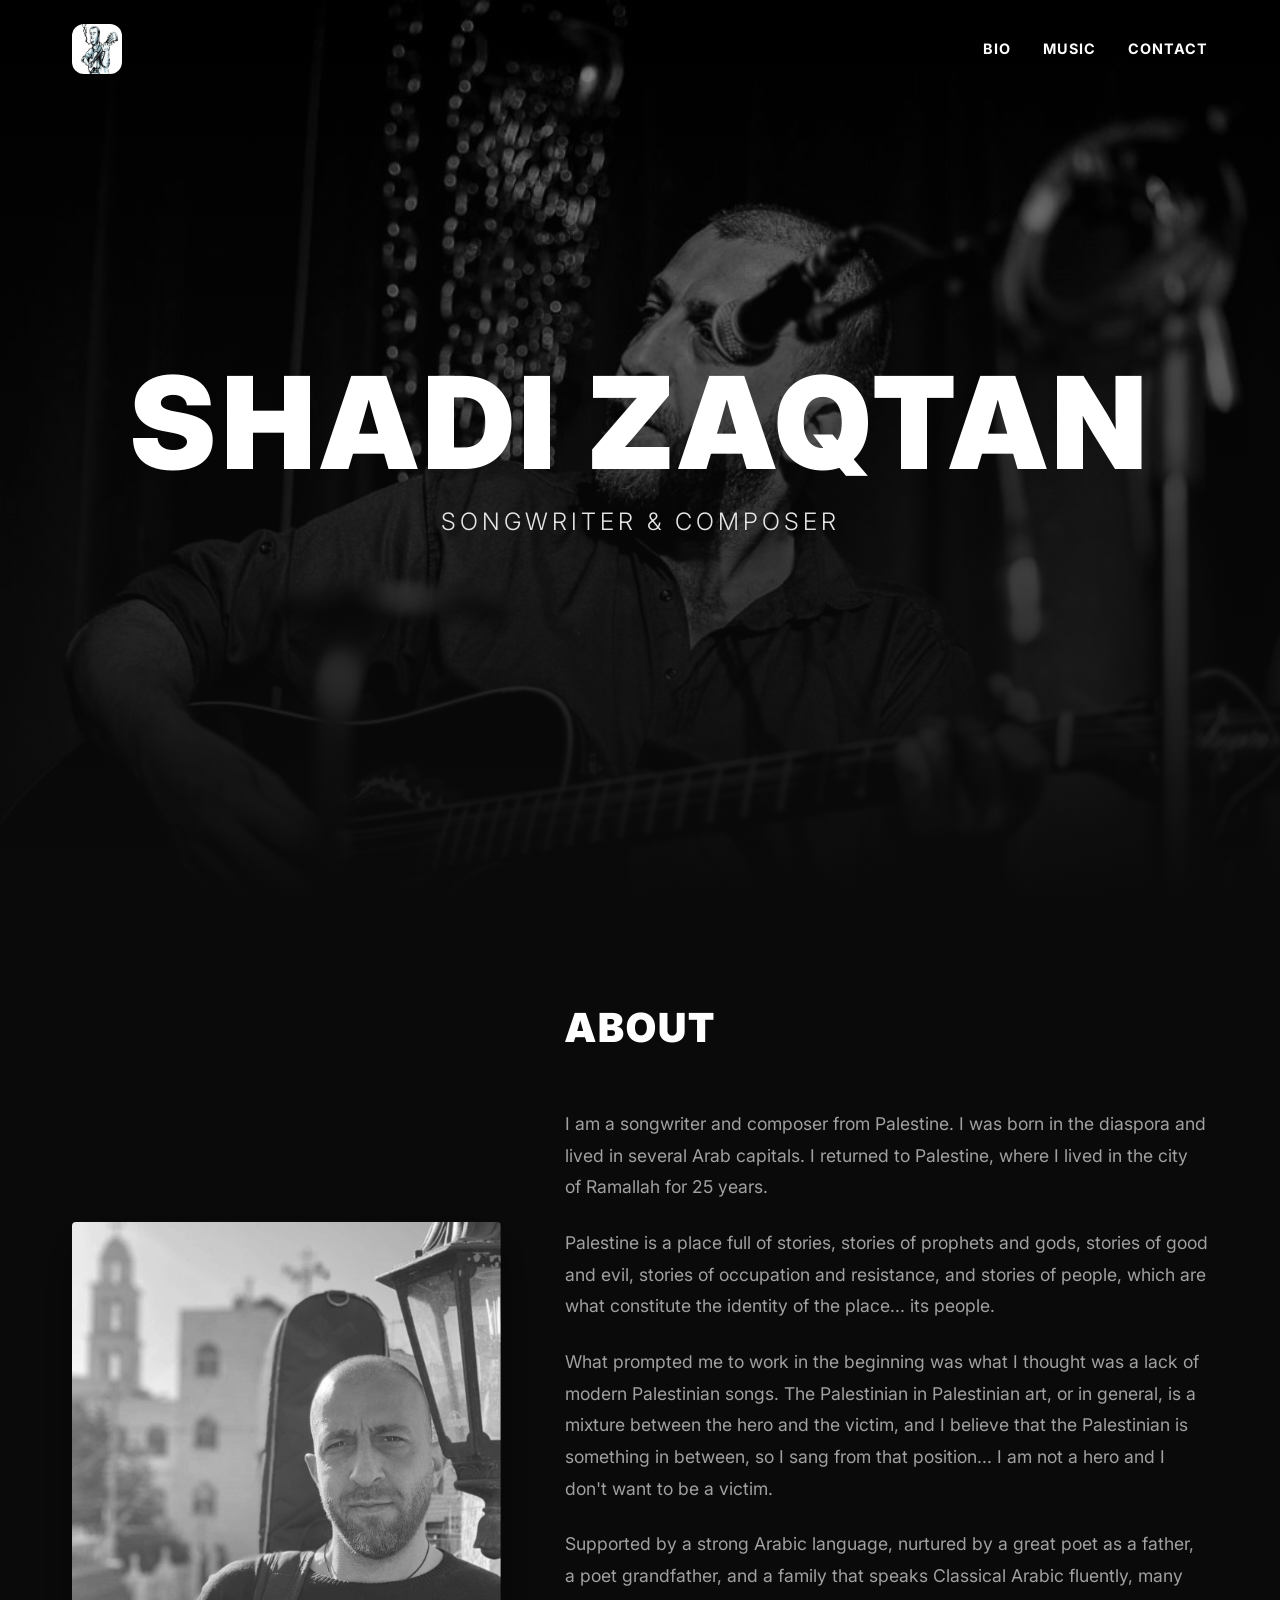
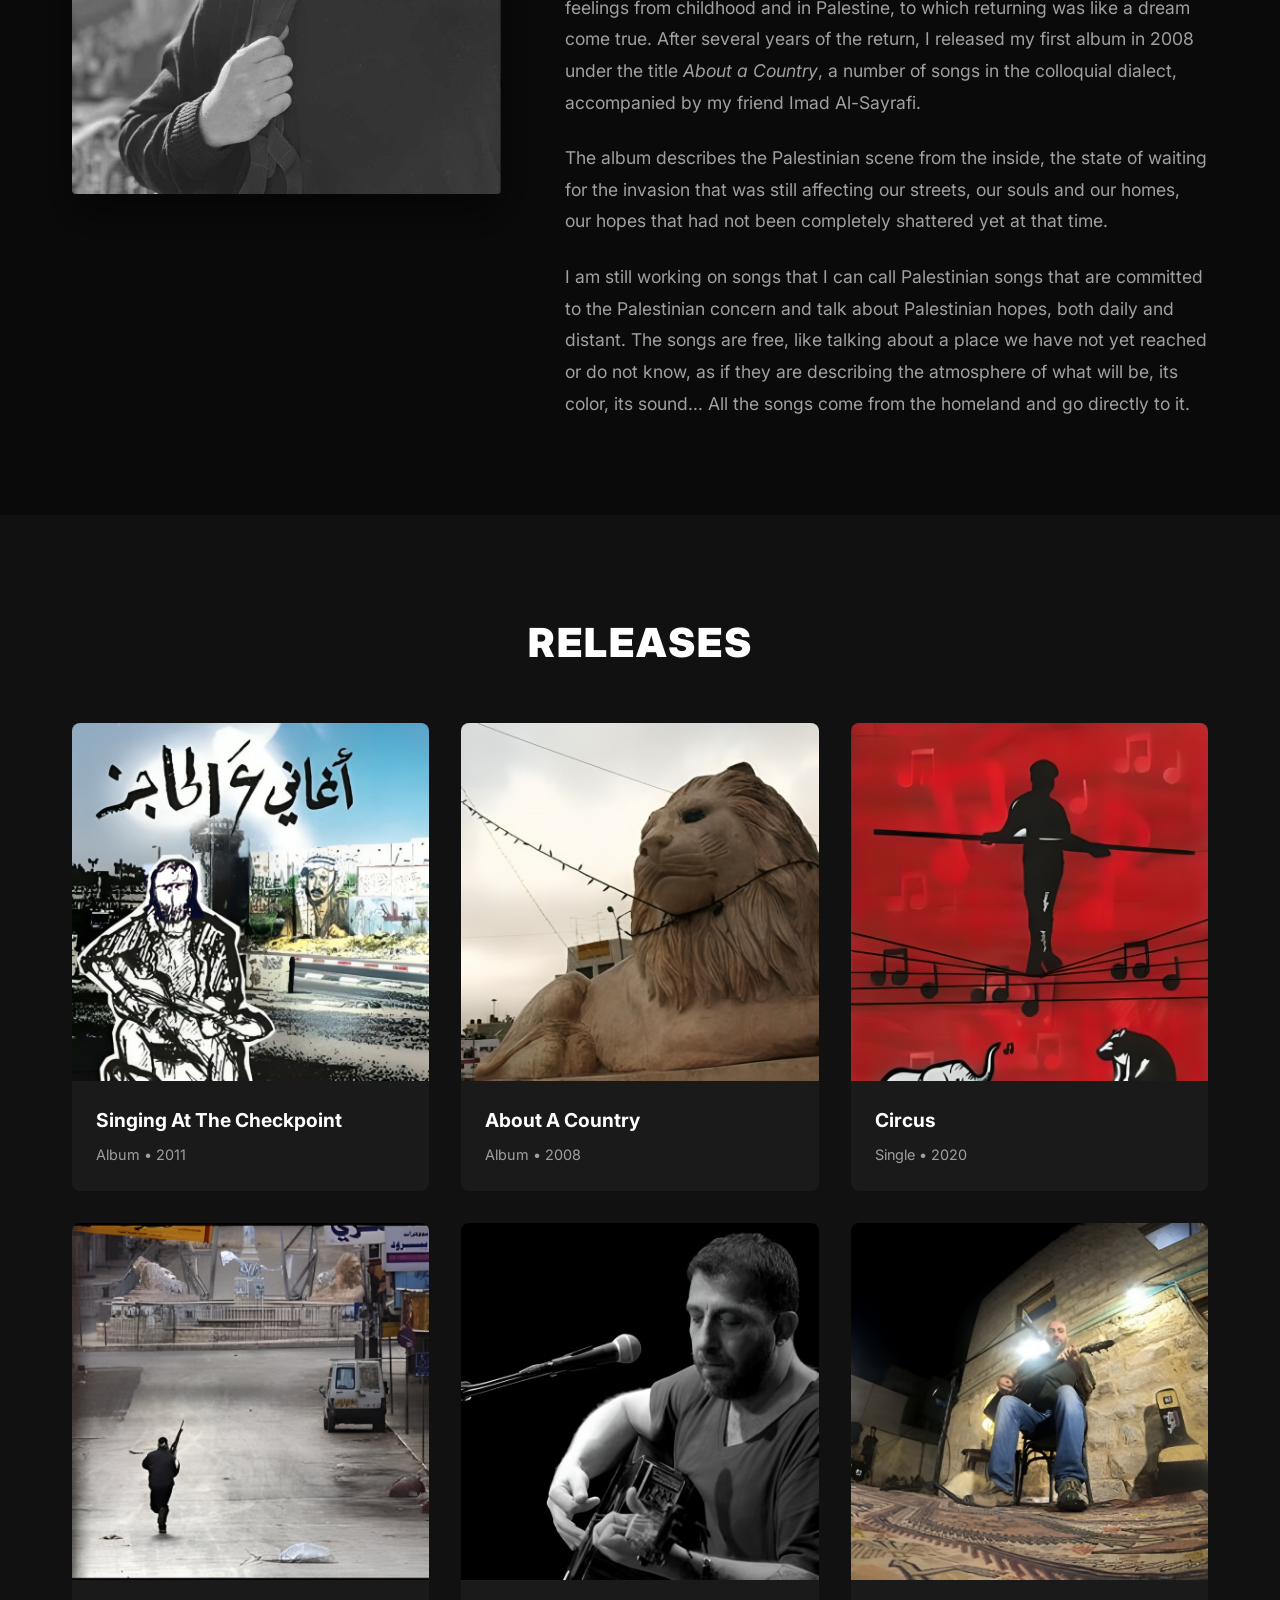
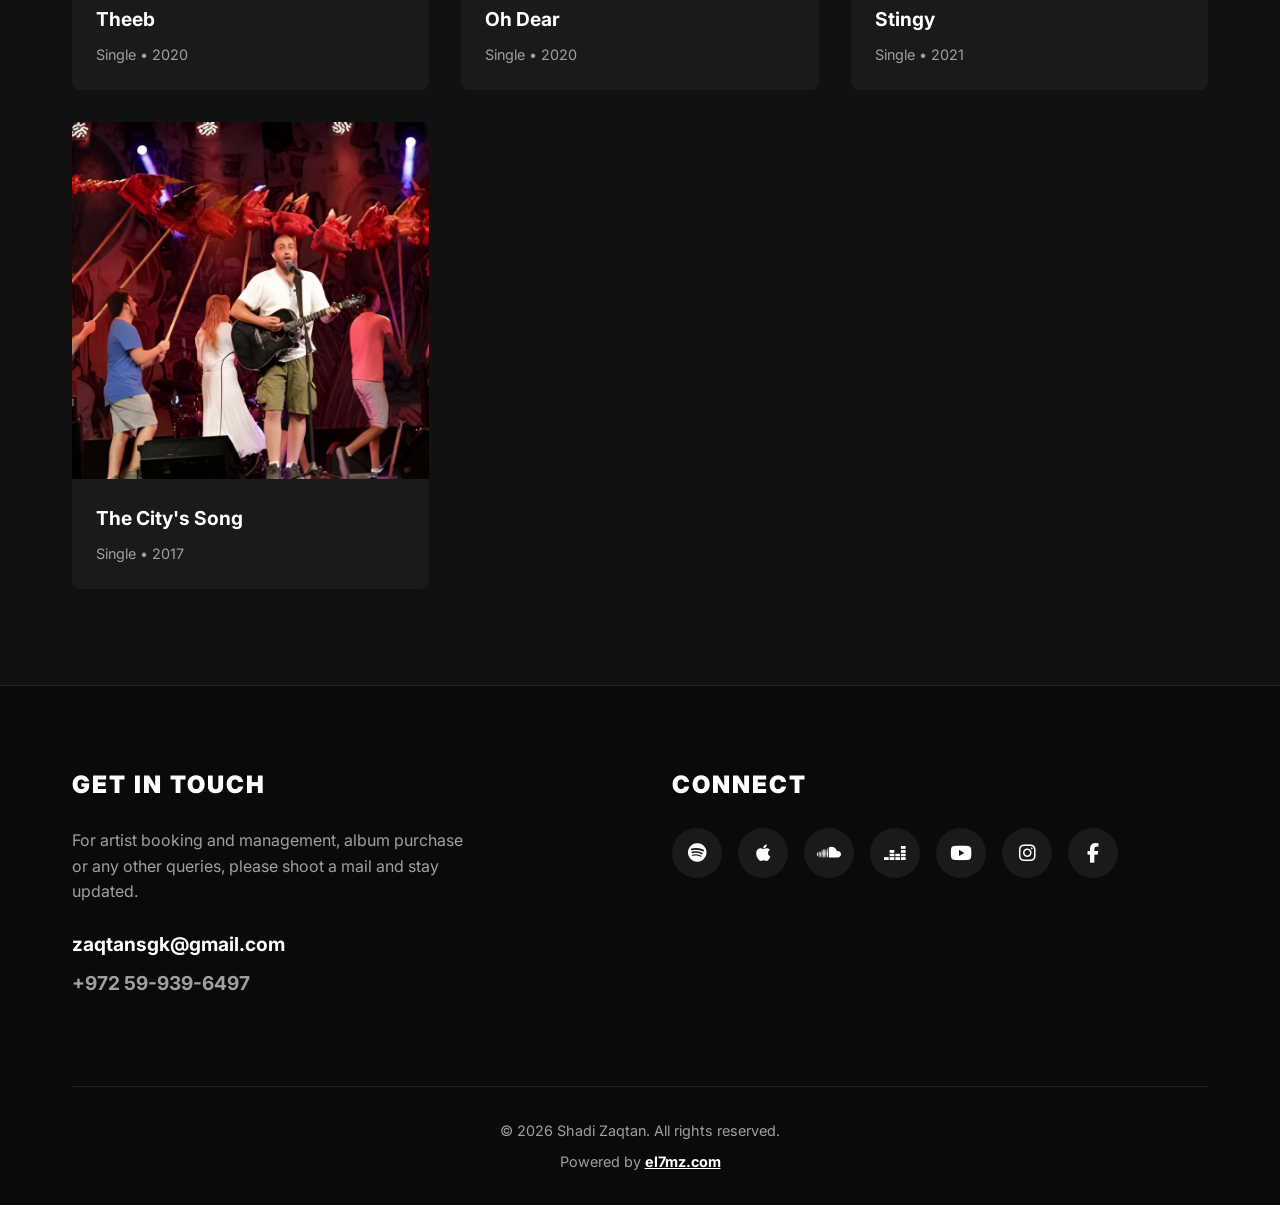
==== index.html @ 721eef57 "Initial commit with Carl Cox inspired design" ====
<!DOCTYPE html>
<html lang="en">
<head>
    <meta charset="UTF-8">
    <meta name="viewport" content="width=device-width, initial-scale=1.0">
    <title>Shadi Zaqtan</title>
    <meta name="description" content="The official website of Shadi Zaqtan, songwriter and composer from Palestine.">
    <link rel="icon" href="./assets/faveicon.png" type="image/png">
    <link rel="stylesheet" href="./styles.css">
    <link rel="preconnect" href="https://fonts.googleapis.com">
    <link rel="preconnect" href="https://fonts.gstatic.com" crossorigin>
    <link href="https://fonts.googleapis.com/css2?family=Inter:wght@300;400;700;900&display=swap" rel="stylesheet">
    <!-- Font Awesome for Icons -->
    <link rel="stylesheet" href="https://cdnjs.cloudflare.com/ajax/libs/font-awesome/6.4.0/css/all.min.css">
</head>
<body>

    <!-- Header Navigation -->
    <header class="navbar">
        <div class="container nav-container">
            <a href="#" class="logo-link">
                <img src="./assets/Logo.png" alt="Shadi Zaqtan Logo" class="nav-logo">
            </a>
            <nav class="nav-links">
                <a href="#about">Bio</a>
                <a href="#music">Music</a>
                <a href="#contact">Contact</a>
            </nav>
        </div>
    </header>

    <!-- Hero Section -->
    <section class="hero" id="home">
        <div class="hero-overlay"></div>
        <div class="hero-content">
            <h1 class="hero-title animate-up">SHADI ZAQTAN</h1>
            <p class="hero-subtitle animate-up delay-1">Songwriter & Composer</p>
        </div>
    </section>

    <!-- About Section -->
    <section class="about section" id="about">
        <div class="container">
            <div class="about-grid">
                <div class="about-image animate-fade">
                    <img src="./assets/portrate.jpg" alt="Shadi Zaqtan Portrait">
                </div>
                <div class="about-text animate-fade delay-1">
                    <h2 class="section-title">ABOUT</h2>
                    <div class="bio-content">
                        <p>I am a songwriter and composer from Palestine. I was born in the diaspora and lived in several Arab capitals. I returned to Palestine, where I lived in the city of Ramallah for 25 years.</p>
                        
                        <p>Palestine is a place full of stories, stories of prophets and gods, stories of good and evil, stories of occupation and resistance, and stories of people, which are what constitute the identity of the place... its people.</p>
                        
                        <p>What prompted me to work in the beginning was what I thought was a lack of modern Palestinian songs. The Palestinian in Palestinian art, or in general, is a mixture between the hero and the victim, and I believe that the Palestinian is something in between, so I sang from that position... I am not a hero and I don't want to be a victim.</p>
                        
                        <p>Supported by a strong Arabic language, nurtured by a great poet as a father, a poet grandfather, and a family that speaks Classical Arabic fluently, many feelings from childhood and in Palestine, to which returning was like a dream come true. After several years of the return, I released my first album in 2008 under the title <em>About a Country</em>, a number of songs in the colloquial dialect, accompanied by my friend Imad Al-Sayrafi.</p>
                        
                        <p>The album describes the Palestinian scene from the inside, the state of waiting for the invasion that was still affecting our streets, our souls and our homes, our hopes that had not been completely shattered yet at that time.</p>
                        
                        <p>I am still working on songs that I can call Palestinian songs that are committed to the Palestinian concern and talk about Palestinian hopes, both daily and distant. The songs are free, like talking about a place we have not yet reached or do not know, as if they are describing the atmosphere of what will be, its color, its sound... All the songs come from the homeland and go directly to it.</p>
                    </div>
                </div>
            </div>
        </div>
    </section>

    <!-- Music/Releases Section -->
    <section class="music section" id="music">
        <div class="container">
            <h2 class="section-title text-center animate-up">RELEASES</h2>
            <div class="music-grid">
                
                <a href="https://open.spotify.com/album/7fcYXe69lw2JQvaqy0F3Nl" target="_blank" class="music-card animate-fade">
                    <div class="music-img-wrapper">
                        <img src="./assets/portfolio/1.png" alt="Singing At The Checkpoint">
                        <div class="music-hover"><i class="fa-brands fa-spotify"></i> Listen</div>
                    </div>
                    <div class="music-info">
                        <h3>Singing At The Checkpoint</h3>
                        <p>Album • 2011</p>
                    </div>
                </a>

                <a href="https://open.spotify.com/album/6dOPuN7if0WUyAfVEyD42e" target="_blank" class="music-card animate-fade">
                    <div class="music-img-wrapper">
                        <img src="./assets/portfolio/2.png" alt="About A Country">
                        <div class="music-hover"><i class="fa-brands fa-spotify"></i> Listen</div>
                    </div>
                    <div class="music-info">
                        <h3>About A Country</h3>
                        <p>Album • 2008</p>
                    </div>
                </a>

                <a href="https://open.spotify.com/album/09Yu0J5TY5kTnQKRHx3dSN" target="_blank" class="music-card animate-fade">
                    <div class="music-img-wrapper">
                        <img src="./assets/portfolio/3.png" alt="Circus">
                        <div class="music-hover"><i class="fa-brands fa-spotify"></i> Listen</div>
                    </div>
                    <div class="music-info">
                        <h3>Circus</h3>
                        <p>Single • 2020</p>
                    </div>
                </a>

                <a href="https://open.spotify.com/album/1H0SWFcGEuc3KueyuD40D2" target="_blank" class="music-card animate-fade">
                    <div class="music-img-wrapper">
                        <img src="./assets/portfolio/4.png" alt="Theeb">
                        <div class="music-hover"><i class="fa-brands fa-spotify"></i> Listen</div>
                    </div>
                    <div class="music-info">
                        <h3>Theeb</h3>
                        <p>Single • 2020</p>
                    </div>
                </a>

                <a href="https://open.spotify.com/album/4wZ1WTVVWfdAgN3WLMEc21" target="_blank" class="music-card animate-fade">
                    <div class="music-img-wrapper">
                        <img src="./assets/portfolio/5.png" alt="Oh Dear">
                        <div class="music-hover"><i class="fa-brands fa-spotify"></i> Listen</div>
                    </div>
                    <div class="music-info">
                        <h3>Oh Dear</h3>
                        <p>Single • 2020</p>
                    </div>
                </a>

                <a href="https://open.spotify.com/album/67RVqdQgzblC2nTJIr34MA" target="_blank" class="music-card animate-fade">
                    <div class="music-img-wrapper">
                        <img src="./assets/portfolio/6.png" alt="Stingy">
                        <div class="music-hover"><i class="fa-brands fa-spotify"></i> Listen</div>
                    </div>
                    <div class="music-info">
                        <h3>Stingy</h3>
                        <p>Single • 2021</p>
                    </div>
                </a>

                <a href="https://open.spotify.com/album/59UzP2gj1UWbbQvWpWOaKb" target="_blank" class="music-card animate-fade">
                    <div class="music-img-wrapper">
                        <img src="./assets/portfolio/7.png" alt="The City's Song">
                        <div class="music-hover"><i class="fa-brands fa-spotify"></i> Listen</div>
                    </div>
                    <div class="music-info">
                        <h3>The City's Song</h3>
                        <p>Single • 2017</p>
                    </div>
                </a>

            </div>
        </div>
    </section>

    <!-- Footer / Contact Section -->
    <footer class="footer" id="contact">
        <div class="container">
            <div class="footer-grid">
                <div class="footer-contact">
                    <h2 class="footer-title">GET IN TOUCH</h2>
                    <p>For artist booking and management, album purchase or any other queries, please shoot a mail and stay updated.</p>
                    <a href="mailto:zaqtansgk@gmail.com" class="contact-email">zaqtansgk@gmail.com</a>
                    <p class="contact-phone">+972 59-939-6497</p>
                </div>
                
                <div class="footer-socials">
                    <h2 class="footer-title">CONNECT</h2>
                    <div class="social-icons">
                        <a href="https://open.spotify.com/artist/5HRVCmuBf5fJhNsuxho0Uj" target="_blank" aria-label="Spotify"><i class="fa-brands fa-spotify"></i></a>
                        <a href="https://music.apple.com/us/artist/shadi-zaqtan/896321688" target="_blank" aria-label="Apple Music"><i class="fa-brands fa-apple"></i></a>
                        <a href="https://m.soundcloud.com/shadi-zaqtan" target="_blank" aria-label="SoundCloud"><i class="fa-brands fa-soundcloud"></i></a>
                        <a href="https://www.deezer.com/en/artist/6067620?deferredFl=1&utm_campaign=artist&utm_source=google&utm_medium=organic" target="_blank" aria-label="Deezer"><i class="fa-brands fa-deezer"></i></a>
                        <a href="https://m.youtube.com/channel/UCmAO1Vs4tAex6heMWyK3Bww" target="_blank" aria-label="YouTube"><i class="fa-brands fa-youtube"></i></a>
                        <a href="https://www.instgram.com/shadizaqtan" target="_blank" aria-label="Instagram"><i class="fa-brands fa-instagram"></i></a>
                        <a href="https://www.facebook.com/zaqtans" target="_blank" aria-label="Facebook"><i class="fa-brands fa-facebook-f"></i></a>
                    </div>
                </div>
            </div>
            
            <div class="footer-bottom">
                <p>&copy; <script>document.write(new Date().getFullYear())</script> Shadi Zaqtan. All rights reserved.</p>
                <p>Powered by <a href="https://el7mz.com" target="_blank" class="el7mz-link">el7mz.com</a></p>
            </div>
        </div>
    </footer>

    <script>
        // Simple Intersection Observer for scroll animations
        const observerOptions = {
            root: null,
            rootMargin: '0px',
            threshold: 0.1
        };

        const observer = new IntersectionObserver((entries, observer) => {
            entries.forEach(entry => {
                if (entry.isIntersecting) {
                    entry.target.classList.add('visible');
                    observer.unobserve(entry.target);
                }
            });
        }, observerOptions);

        document.querySelectorAll('.animate-up, .animate-fade').forEach((el) => {
            observer.observe(el);
        });

        // Add scrolled class to navbar
        window.addEventListener('scroll', () => {
            const nav = document.querySelector('.navbar');
            if (window.scrollY > 50) {
                nav.classList.add('scrolled');
            } else {
                nav.classList.remove('scrolled');
            }
        });
    </script>
</body>
</html>
---- styles.css ----
/* Variables */
:root {
    --bg-color: #0a0a0a;
    --text-color: #ffffff;
    --text-muted: #a0a0a0;
    --accent-color: #e5e5e5;
    --font-main: 'Inter', sans-serif;
    --transition: all 0.3s cubic-bezier(0.25, 0.46, 0.45, 0.94);
}

/* Reset */
* {
    margin: 0;
    padding: 0;
    box-sizing: border-box;
}

html {
    scroll-behavior: smooth;
}

body {
    background-color: var(--bg-color);
    color: var(--text-color);
    font-family: var(--font-main);
    line-height: 1.6;
    overflow-x: hidden;
}

a {
    color: inherit;
    text-decoration: none;
    transition: var(--transition);
}

img {
    max-width: 100%;
    height: auto;
    display: block;
}

.container {
    max-width: 1200px;
    margin: 0 auto;
    padding: 0 2rem;
}

.section {
    padding: 6rem 0;
}

.section-title {
    font-size: 2.5rem;
    font-weight: 900;
    letter-spacing: 2px;
    margin-bottom: 3rem;
    text-transform: uppercase;
    position: relative;
    display: inline-block;
}

.text-center {
    text-align: center;
    display: block;
}

/* Navbar */
.navbar {
    position: fixed;
    top: 0;
    left: 0;
    width: 100%;
    padding: 1.5rem 0;
    z-index: 1000;
    transition: var(--transition);
}

.navbar.scrolled {
    background-color: rgba(10, 10, 10, 0.95);
    backdrop-filter: blur(10px);
    padding: 1rem 0;
    border-bottom: 1px solid rgba(255, 255, 255, 0.1);
}

.nav-container {
    display: flex;
    justify-content: space-between;
    align-items: center;
}

.nav-logo {
    height: 50px;
    width: auto;
    border-radius: 12px; /* curved corners per user request */
    object-fit: cover;
    transition: var(--transition);
}

.nav-logo:hover {
    transform: scale(1.05);
}

.nav-links {
    display: flex;
    gap: 2rem;
}

.nav-links a {
    font-size: 0.9rem;
    font-weight: 700;
    text-transform: uppercase;
    letter-spacing: 1px;
    position: relative;
}

.nav-links a::after {
    content: '';
    position: absolute;
    bottom: -5px;
    left: 0;
    width: 0;
    height: 2px;
    background-color: var(--text-color);
    transition: var(--transition);
}

.nav-links a:hover::after {
    width: 100%;
}

/* Hero Section */
.hero {
    height: 100vh;
    min-height: 600px;
    position: relative;
    display: flex;
    align-items: center;
    justify-content: center;
    text-align: center;
    background-image: url('./assets/Hero.jpg');
    background-size: cover;
    background-position: center;
    background-attachment: fixed;
}

.hero-overlay {
    position: absolute;
    top: 0;
    left: 0;
    width: 100%;
    height: 100%;
    background: linear-gradient(to bottom, rgba(0,0,0,0.4) 0%, rgba(10,10,10,1) 100%);
}

.hero-content {
    position: relative;
    z-index: 1;
    padding: 0 1rem;
}

.hero-title {
    font-size: clamp(3rem, 10vw, 8rem);
    font-weight: 900;
    line-height: 1;
    letter-spacing: 5px;
    margin-bottom: 1rem;
    text-transform: uppercase;
}

.hero-subtitle {
    font-size: clamp(1rem, 2vw, 1.5rem);
    font-weight: 300;
    letter-spacing: 4px;
    color: var(--accent-color);
    text-transform: uppercase;
}

/* About Section */
.about-grid {
    display: grid;
    grid-template-columns: 1fr 1.5fr;
    gap: 4rem;
    align-items: center;
}

.about-image img {
    border-radius: 4px;
    filter: grayscale(100%);
    transition: var(--transition);
    box-shadow: 0 20px 40px rgba(0,0,0,0.5);
}

.about-image:hover img {
    filter: grayscale(0%);
    transform: translateY(-10px);
}

.bio-content p {
    color: var(--text-muted);
    margin-bottom: 1.5rem;
    font-size: 1.1rem;
    line-height: 1.8;
}

.bio-content p:last-child {
    margin-bottom: 0;
}

/* Music Section */
.music {
    background-color: #111;
}

.music-grid {
    display: grid;
    grid-template-columns: repeat(auto-fill, minmax(280px, 1fr));
    gap: 2rem;
}

.music-card {
    display: block;
    background: #1a1a1a;
    border-radius: 8px;
    overflow: hidden;
    transition: var(--transition);
}

.music-card:hover {
    transform: translateY(-10px);
    box-shadow: 0 15px 30px rgba(0,0,0,0.5);
}

.music-img-wrapper {
    position: relative;
    overflow: hidden;
    aspect-ratio: 1 / 1;
}

.music-img-wrapper img {
    width: 100%;
    height: 100%;
    object-fit: cover;
    transition: transform 0.5s ease;
}

.music-card:hover .music-img-wrapper img {
    transform: scale(1.05);
}

.music-hover {
    position: absolute;
    top: 0;
    left: 0;
    width: 100%;
    height: 100%;
    background: rgba(0,0,0,0.7);
    display: flex;
    align-items: center;
    justify-content: center;
    gap: 0.5rem;
    font-size: 1.2rem;
    font-weight: 700;
    opacity: 0;
    transition: var(--transition);
}

.music-card:hover .music-hover {
    opacity: 1;
}

.music-info {
    padding: 1.5rem;
}

.music-info h3 {
    font-size: 1.2rem;
    margin-bottom: 0.5rem;
    font-weight: 700;
}

.music-info p {
    color: var(--text-muted);
    font-size: 0.9rem;
}

/* Footer Section */
.footer {
    padding: 5rem 0 2rem;
    border-top: 1px solid rgba(255,255,255,0.1);
}

.footer-grid {
    display: grid;
    grid-template-columns: 1fr 1fr;
    gap: 4rem;
    margin-bottom: 4rem;
}

.footer-title {
    font-size: 1.5rem;
    font-weight: 900;
    letter-spacing: 2px;
    margin-bottom: 1.5rem;
}

.footer-contact p {
    color: var(--text-muted);
    margin-bottom: 1.5rem;
    max-width: 400px;
}

.contact-email, .contact-phone {
    display: block;
    font-size: 1.2rem;
    font-weight: 700;
    margin-bottom: 0.5rem;
}

.contact-email:hover {
    color: var(--text-muted);
}

.social-icons {
    display: flex;
    flex-wrap: wrap;
    gap: 1rem;
}

.social-icons a {
    display: flex;
    align-items: center;
    justify-content: center;
    width: 50px;
    height: 50px;
    background: #1a1a1a;
    border-radius: 50%;
    font-size: 1.2rem;
    transition: var(--transition);
}

.social-icons a:hover {
    background: var(--text-color);
    color: var(--bg-color);
    transform: translateY(-5px);
}

.footer-bottom {
    text-align: center;
    padding-top: 2rem;
    border-top: 1px solid rgba(255,255,255,0.1);
    color: var(--text-muted);
    font-size: 0.9rem;
    display: flex;
    flex-direction: column;
    gap: 0.5rem;
}

.el7mz-link {
    color: var(--text-color);
    font-weight: 700;
    text-decoration: underline;
}

.el7mz-link:hover {
    color: var(--text-muted);
}

/* Animations */
.animate-up {
    opacity: 0;
    transform: translateY(30px);
    transition: opacity 0.8s ease, transform 0.8s ease;
}

.animate-up.visible {
    opacity: 1;
    transform: translateY(0);
}

.animate-fade {
    opacity: 0;
    transition: opacity 1s ease;
}

.animate-fade.visible {
    opacity: 1;
}

.delay-1 {
    transition-delay: 0.2s;
}

/* Responsive */
@media (max-width: 900px) {
    .about-grid, .footer-grid {
        grid-template-columns: 1fr;
    }
    
    .about-image {
        max-width: 400px;
        margin: 0 auto;
    }
}

@media (max-width: 600px) {
    .nav-links {
        display: none; /* simple mobile fallback: hide links or implement hamburger */
    }
    
    .section {
        padding: 4rem 0;
    }
}
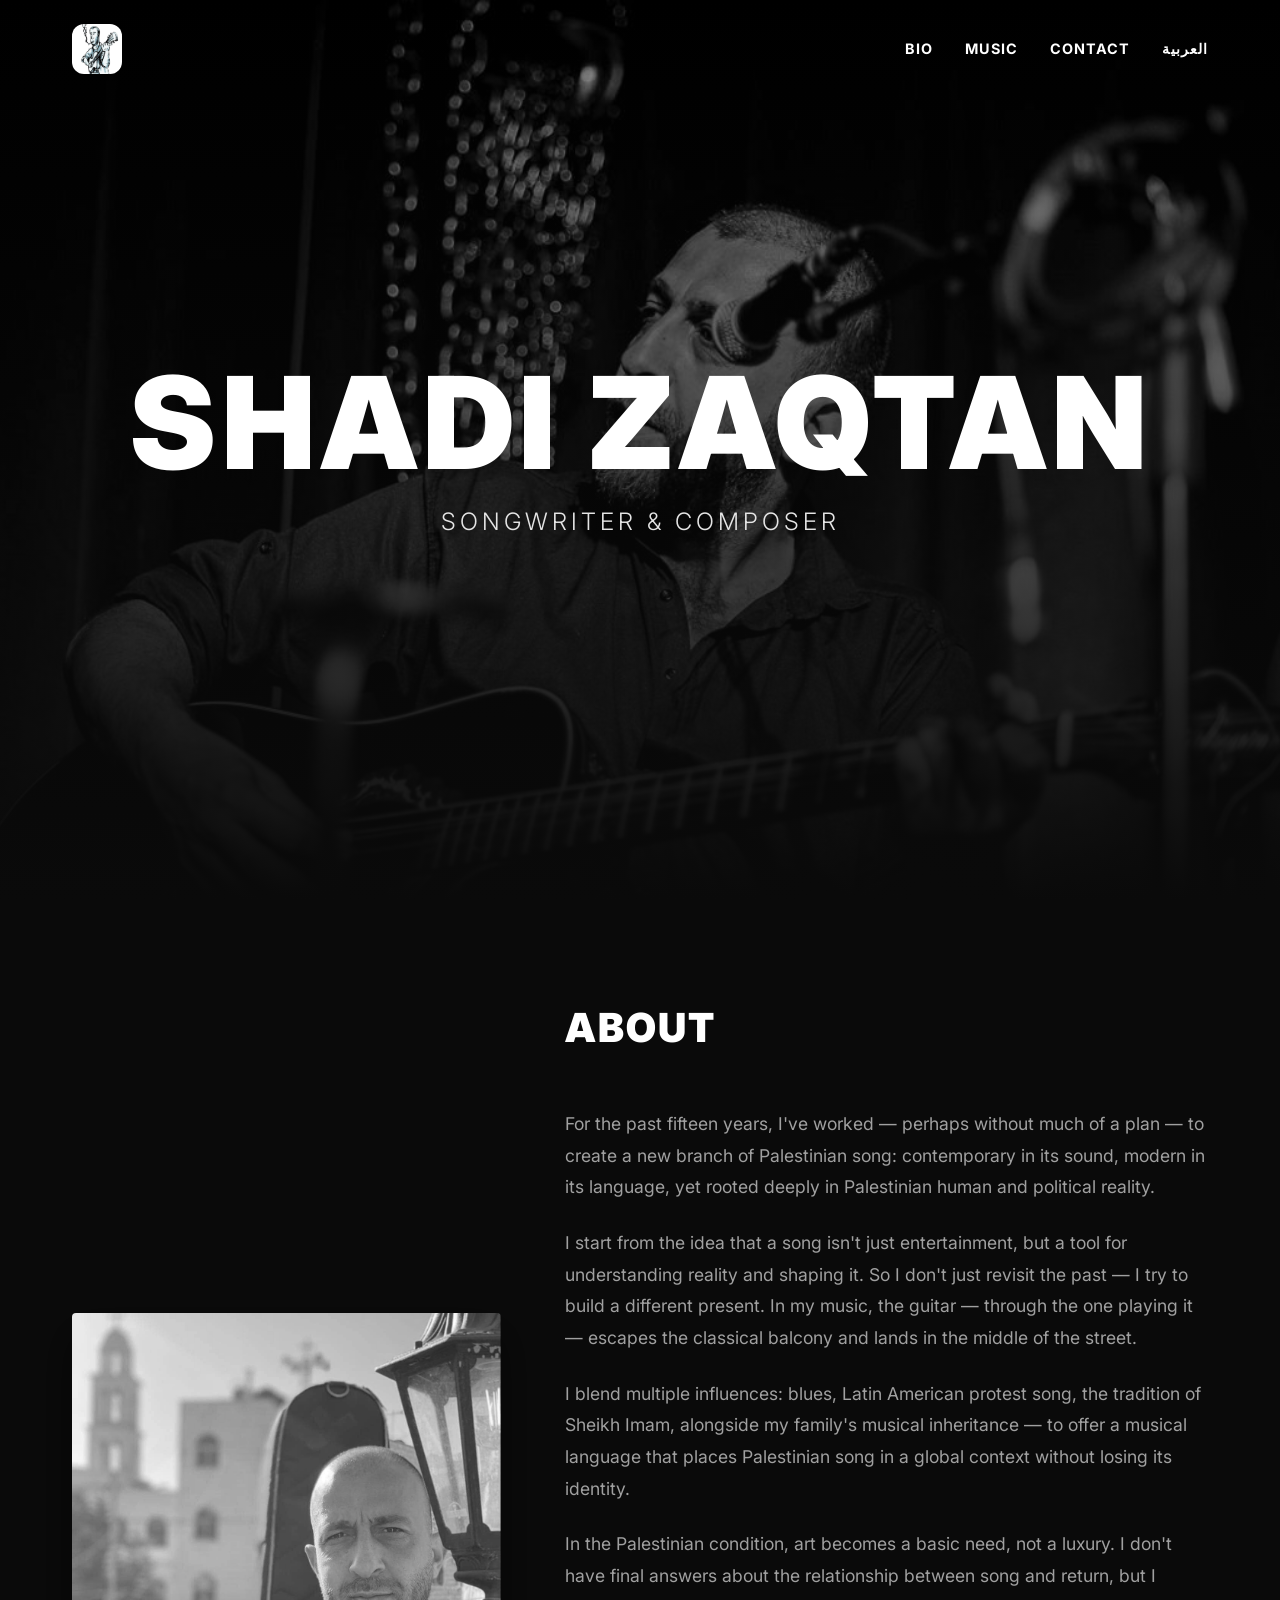
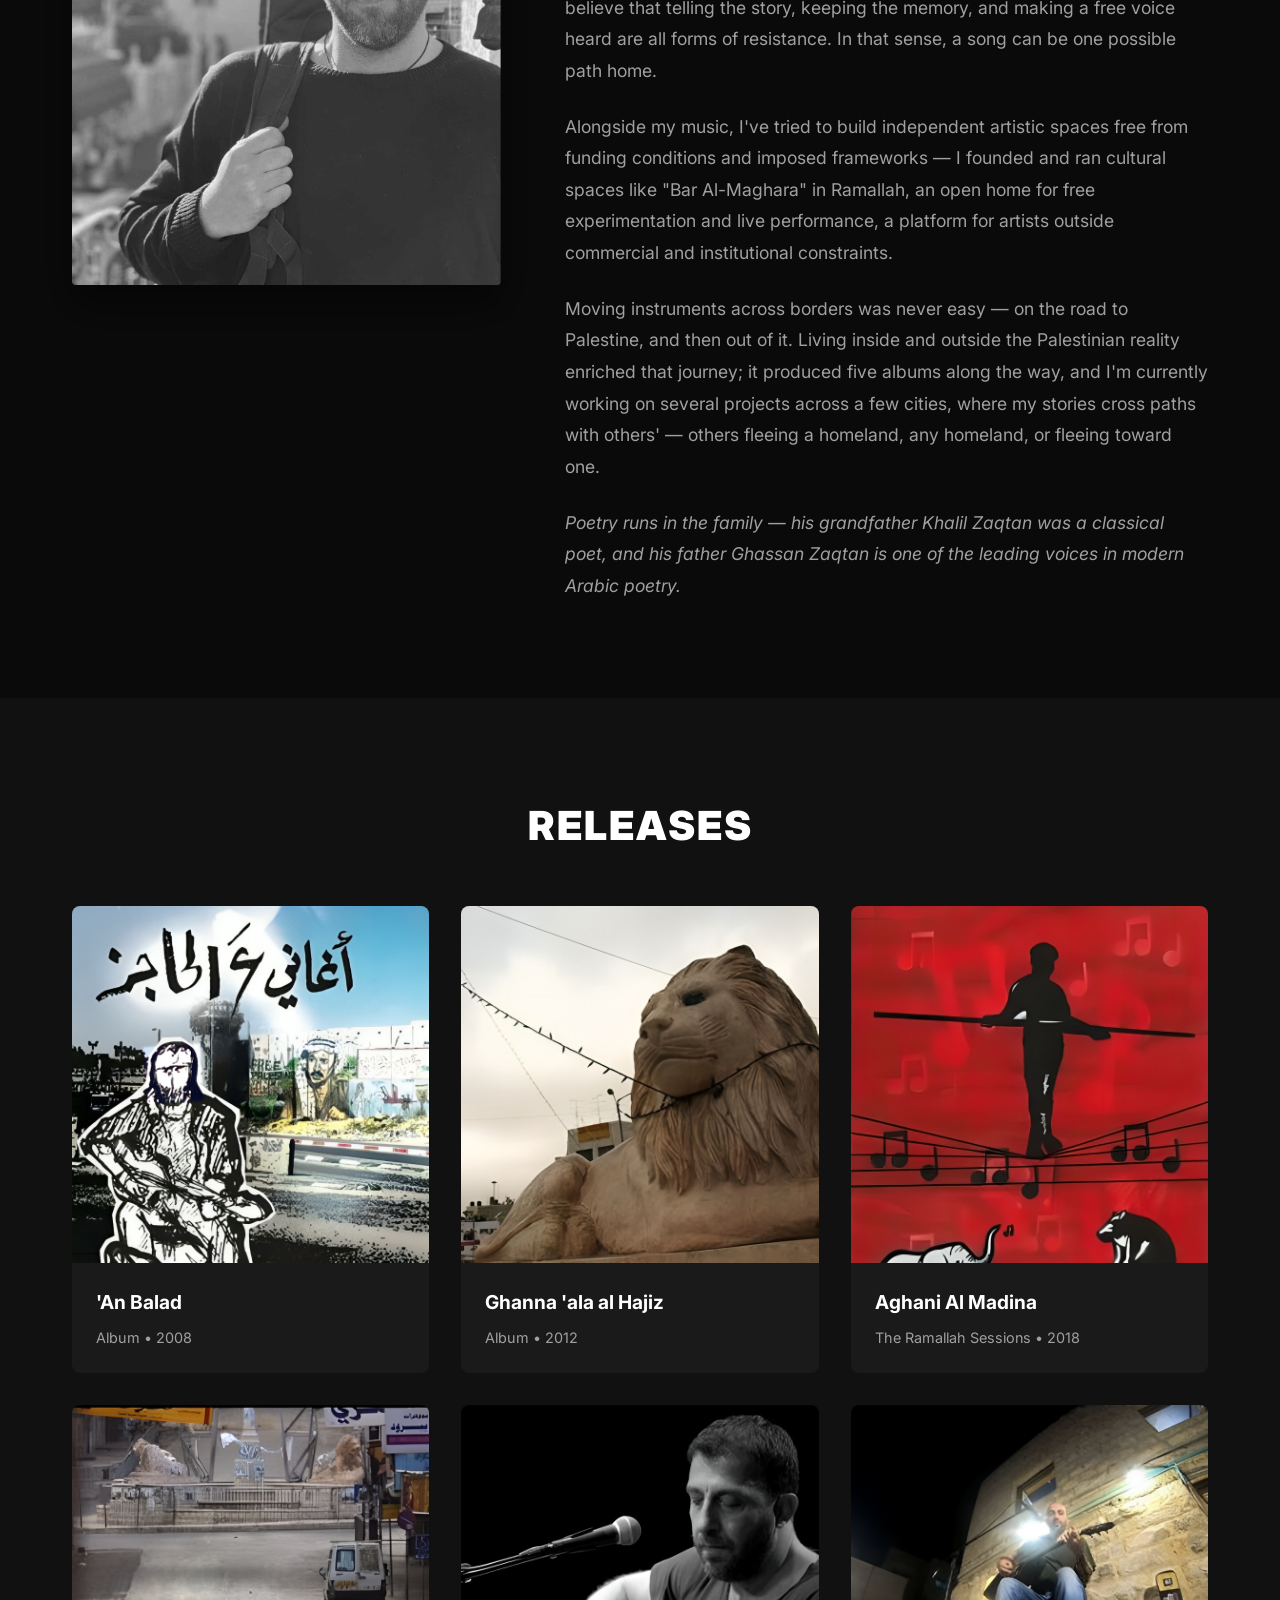
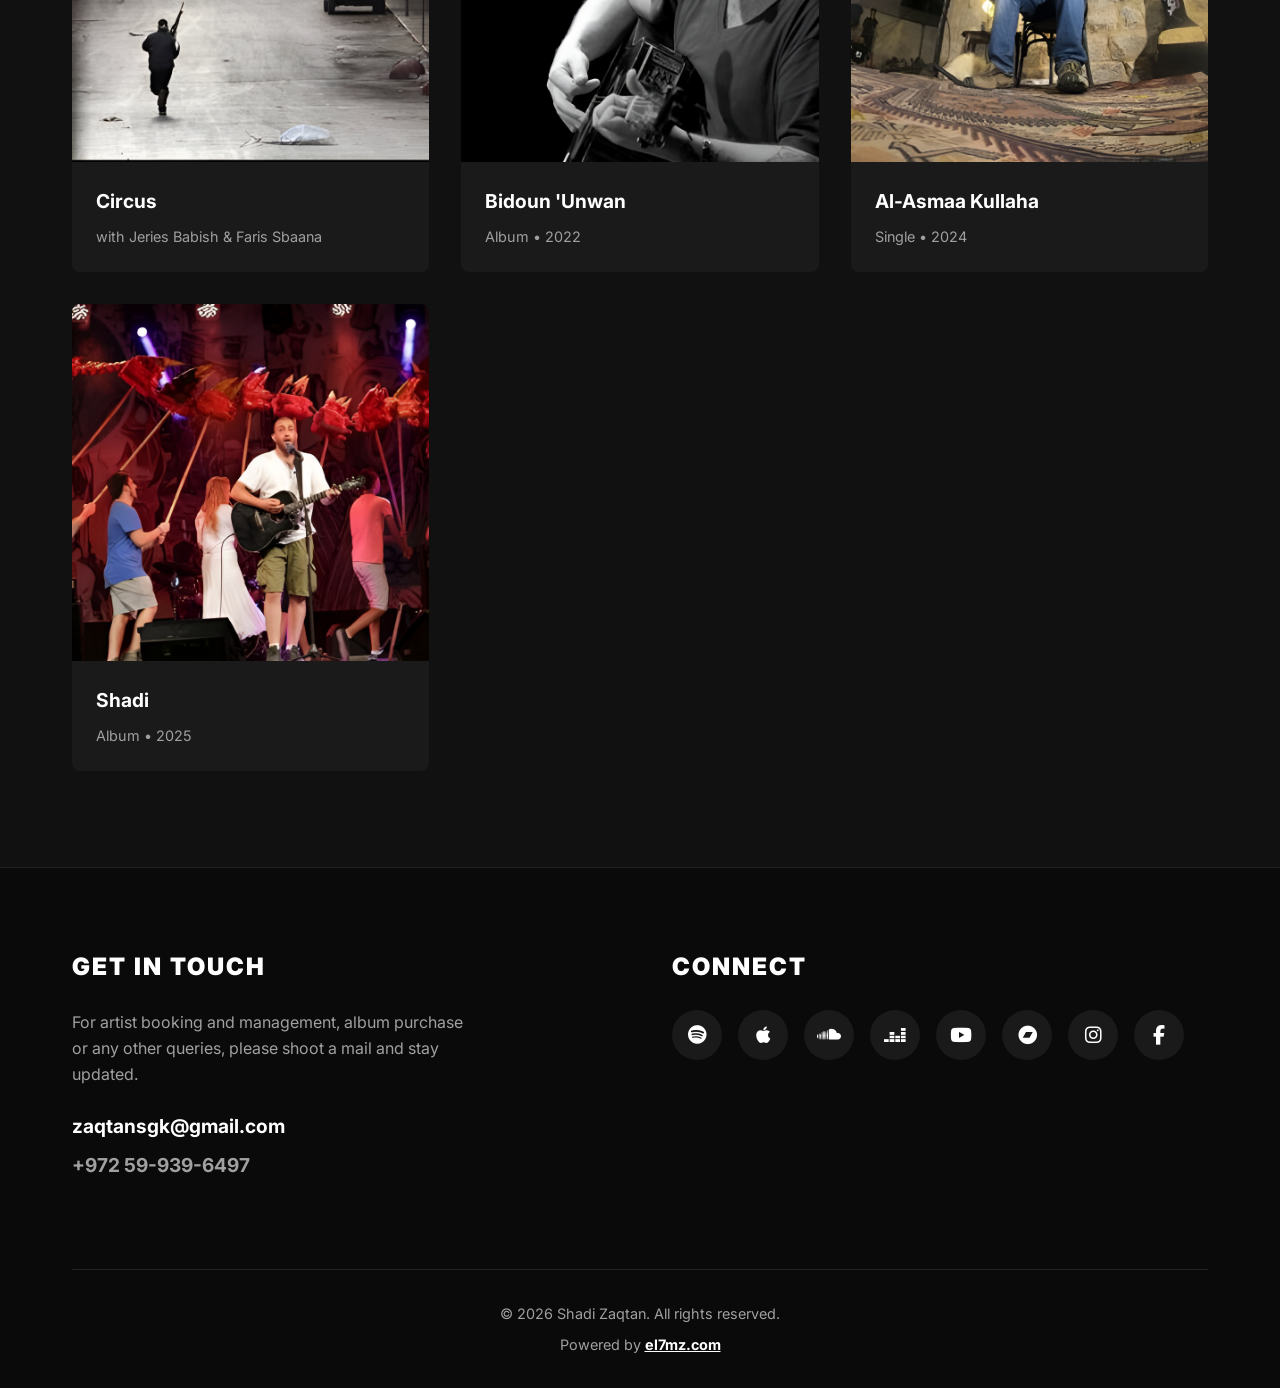
==== commit a71a06cc: "Update bio, discography and social links from latest press kit" ====
--- a/index.html
+++ b/index.html
@@ -9,7 +9,7 @@
     <link rel="stylesheet" href="./styles.css">
     <link rel="preconnect" href="https://fonts.googleapis.com">
     <link rel="preconnect" href="https://fonts.gstatic.com" crossorigin>
-    <link href="https://fonts.googleapis.com/css2?family=Inter:wght@300;400;700;900&display=swap" rel="stylesheet">
+    <link href="https://fonts.googleapis.com/css2?family=Inter:wght@300;400;700;900&family=IBM+Plex+Sans+Arabic:wght@300;400;700&display=swap" rel="stylesheet">
     <!-- Font Awesome for Icons -->
     <link rel="stylesheet" href="https://cdnjs.cloudflare.com/ajax/libs/font-awesome/6.4.0/css/all.min.css">
 </head>
@@ -25,6 +25,7 @@
                 <a href="#about">Bio</a>
                 <a href="#music">Music</a>
                 <a href="#contact">Contact</a>
+                <a href="./ar.html" class="lang-switch">العربية</a>
             </nav>
         </div>
     </header>
@@ -48,17 +49,19 @@
                 <div class="about-text animate-fade delay-1">
                     <h2 class="section-title">ABOUT</h2>
                     <div class="bio-content">
-                        <p>I am a songwriter and composer from Palestine. I was born in the diaspora and lived in several Arab capitals. I returned to Palestine, where I lived in the city of Ramallah for 25 years.</p>
-                        
-                        <p>Palestine is a place full of stories, stories of prophets and gods, stories of good and evil, stories of occupation and resistance, and stories of people, which are what constitute the identity of the place... its people.</p>
-                        
-                        <p>What prompted me to work in the beginning was what I thought was a lack of modern Palestinian songs. The Palestinian in Palestinian art, or in general, is a mixture between the hero and the victim, and I believe that the Palestinian is something in between, so I sang from that position... I am not a hero and I don't want to be a victim.</p>
-                        
-                        <p>Supported by a strong Arabic language, nurtured by a great poet as a father, a poet grandfather, and a family that speaks Classical Arabic fluently, many feelings from childhood and in Palestine, to which returning was like a dream come true. After several years of the return, I released my first album in 2008 under the title <em>About a Country</em>, a number of songs in the colloquial dialect, accompanied by my friend Imad Al-Sayrafi.</p>
-                        
-                        <p>The album describes the Palestinian scene from the inside, the state of waiting for the invasion that was still affecting our streets, our souls and our homes, our hopes that had not been completely shattered yet at that time.</p>
-                        
-                        <p>I am still working on songs that I can call Palestinian songs that are committed to the Palestinian concern and talk about Palestinian hopes, both daily and distant. The songs are free, like talking about a place we have not yet reached or do not know, as if they are describing the atmosphere of what will be, its color, its sound... All the songs come from the homeland and go directly to it.</p>
+                        <p>For the past fifteen years, I've worked — perhaps without much of a plan — to create a new branch of Palestinian song: contemporary in its sound, modern in its language, yet rooted deeply in Palestinian human and political reality.</p>
+
+                        <p>I start from the idea that a song isn't just entertainment, but a tool for understanding reality and shaping it. So I don't just revisit the past — I try to build a different present. In my music, the guitar — through the one playing it — escapes the classical balcony and lands in the middle of the street.</p>
+
+                        <p>I blend multiple influences: blues, Latin American protest song, the tradition of Sheikh Imam, alongside my family's musical inheritance — to offer a musical language that places Palestinian song in a global context without losing its identity.</p>
+
+                        <p>In the Palestinian condition, art becomes a basic need, not a luxury. I don't have final answers about the relationship between song and return, but I believe that telling the story, keeping the memory, and making a free voice heard are all forms of resistance. In that sense, a song can be one possible path home.</p>
+
+                        <p>Alongside my music, I've tried to build independent artistic spaces free from funding conditions and imposed frameworks — I founded and ran cultural spaces like "Bar Al-Maghara" in Ramallah, an open home for free experimentation and live performance, a platform for artists outside commercial and institutional constraints.</p>
+
+                        <p>Moving instruments across borders was never easy — on the road to Palestine, and then out of it. Living inside and outside the Palestinian reality enriched that journey; it produced five albums along the way, and I'm currently working on several projects across a few cities, where my stories cross paths with others' — others fleeing a homeland, any homeland, or fleeing toward one.</p>
+
+                        <p><em>Poetry runs in the family — his grandfather Khalil Zaqtan was a classical poet, and his father Ghassan Zaqtan is one of the leading voices in modern Arabic poetry.</em></p>
                     </div>
                 </div>
             </div>
@@ -71,80 +74,80 @@
             <h2 class="section-title text-center animate-up">RELEASES</h2>
             <div class="music-grid">
                 
-                <a href="https://open.spotify.com/album/7fcYXe69lw2JQvaqy0F3Nl" target="_blank" class="music-card animate-fade">
-                    <div class="music-img-wrapper">
-                        <img src="./assets/portfolio/1.png" alt="Singing At The Checkpoint">
-                        <div class="music-hover"><i class="fa-brands fa-spotify"></i> Listen</div>
-                    </div>
-                    <div class="music-info">
-                        <h3>Singing At The Checkpoint</h3>
-                        <p>Album • 2011</p>
-                    </div>
-                </a>
-
-                <a href="https://open.spotify.com/album/6dOPuN7if0WUyAfVEyD42e" target="_blank" class="music-card animate-fade">
-                    <div class="music-img-wrapper">
-                        <img src="./assets/portfolio/2.png" alt="About A Country">
-                        <div class="music-hover"><i class="fa-brands fa-spotify"></i> Listen</div>
-                    </div>
-                    <div class="music-info">
-                        <h3>About A Country</h3>
+                <a href="https://open.spotify.com/artist/5HRVCmuBf5fJhNsuxho0Uj" target="_blank" class="music-card animate-fade">
+                    <div class="music-img-wrapper">
+                        <img src="./assets/portfolio/1.png" alt="'An Balad">
+                        <div class="music-hover"><i class="fa-brands fa-spotify"></i> Listen</div>
+                    </div>
+                    <div class="music-info">
+                        <h3>'An Balad</h3>
                         <p>Album • 2008</p>
                     </div>
                 </a>
 
-                <a href="https://open.spotify.com/album/09Yu0J5TY5kTnQKRHx3dSN" target="_blank" class="music-card animate-fade">
-                    <div class="music-img-wrapper">
-                        <img src="./assets/portfolio/3.png" alt="Circus">
+                <a href="https://sonichits.com/video/Shadi_Zaqtan/%D8%B0%D9%8A%D8%A8" target="_blank" class="music-card animate-fade">
+                    <div class="music-img-wrapper">
+                        <img src="./assets/portfolio/2.png" alt="Ghanna 'ala al Hajiz">
+                        <div class="music-hover"><i class="fa-brands fa-spotify"></i> Listen</div>
+                    </div>
+                    <div class="music-info">
+                        <h3>Ghanna 'ala al Hajiz</h3>
+                        <p>Album • 2012</p>
+                    </div>
+                </a>
+
+                <a href="https://www.youtube.com/watch?v=eyKIiNdjFb8&list=PLAbE8_4HrNFI&index=2" target="_blank" class="music-card animate-fade">
+                    <div class="music-img-wrapper">
+                        <img src="./assets/portfolio/3.png" alt="Aghani Al Madina">
+                        <div class="music-hover"><i class="fa-brands fa-youtube"></i> Listen</div>
+                    </div>
+                    <div class="music-info">
+                        <h3>Aghani Al Madina</h3>
+                        <p>The Ramallah Sessions • 2018</p>
+                    </div>
+                </a>
+
+                <a href="https://open.spotify.com/artist/5HRVCmuBf5fJhNsuxho0Uj" target="_blank" class="music-card animate-fade">
+                    <div class="music-img-wrapper">
+                        <img src="./assets/portfolio/4.png" alt="Circus">
                         <div class="music-hover"><i class="fa-brands fa-spotify"></i> Listen</div>
                     </div>
                     <div class="music-info">
                         <h3>Circus</h3>
-                        <p>Single • 2020</p>
-                    </div>
-                </a>
-
-                <a href="https://open.spotify.com/album/1H0SWFcGEuc3KueyuD40D2" target="_blank" class="music-card animate-fade">
-                    <div class="music-img-wrapper">
-                        <img src="./assets/portfolio/4.png" alt="Theeb">
-                        <div class="music-hover"><i class="fa-brands fa-spotify"></i> Listen</div>
-                    </div>
-                    <div class="music-info">
-                        <h3>Theeb</h3>
-                        <p>Single • 2020</p>
-                    </div>
-                </a>
-
-                <a href="https://open.spotify.com/album/4wZ1WTVVWfdAgN3WLMEc21" target="_blank" class="music-card animate-fade">
-                    <div class="music-img-wrapper">
-                        <img src="./assets/portfolio/5.png" alt="Oh Dear">
-                        <div class="music-hover"><i class="fa-brands fa-spotify"></i> Listen</div>
-                    </div>
-                    <div class="music-info">
-                        <h3>Oh Dear</h3>
-                        <p>Single • 2020</p>
-                    </div>
-                </a>
-
-                <a href="https://open.spotify.com/album/67RVqdQgzblC2nTJIr34MA" target="_blank" class="music-card animate-fade">
-                    <div class="music-img-wrapper">
-                        <img src="./assets/portfolio/6.png" alt="Stingy">
-                        <div class="music-hover"><i class="fa-brands fa-spotify"></i> Listen</div>
-                    </div>
-                    <div class="music-info">
-                        <h3>Stingy</h3>
-                        <p>Single • 2021</p>
-                    </div>
-                </a>
-
-                <a href="https://open.spotify.com/album/59UzP2gj1UWbbQvWpWOaKb" target="_blank" class="music-card animate-fade">
-                    <div class="music-img-wrapper">
-                        <img src="./assets/portfolio/7.png" alt="The City's Song">
-                        <div class="music-hover"><i class="fa-brands fa-spotify"></i> Listen</div>
-                    </div>
-                    <div class="music-info">
-                        <h3>The City's Song</h3>
-                        <p>Single • 2017</p>
+                        <p>with Jeries Babish & Faris Sbaana</p>
+                    </div>
+                </a>
+
+                <a href="https://open.spotify.com/artist/5HRVCmuBf5fJhNsuxho0Uj" target="_blank" class="music-card animate-fade">
+                    <div class="music-img-wrapper">
+                        <img src="./assets/portfolio/5.png" alt="Bidoun 'Unwan">
+                        <div class="music-hover"><i class="fa-brands fa-spotify"></i> Listen</div>
+                    </div>
+                    <div class="music-info">
+                        <h3>Bidoun 'Unwan</h3>
+                        <p>Album • 2022</p>
+                    </div>
+                </a>
+
+                <a href="https://soundcloud.com/shadi-zaqtan/rwnwwiysmgyx" target="_blank" class="music-card animate-fade">
+                    <div class="music-img-wrapper">
+                        <img src="./assets/portfolio/6.png" alt="Al-Asmaa Kullaha">
+                        <div class="music-hover"><i class="fa-brands fa-soundcloud"></i> Listen</div>
+                    </div>
+                    <div class="music-info">
+                        <h3>Al-Asmaa Kullaha</h3>
+                        <p>Single • 2024</p>
+                    </div>
+                </a>
+
+                <a href="https://shadizaqtan.bandcamp.com/" target="_blank" class="music-card animate-fade">
+                    <div class="music-img-wrapper">
+                        <img src="./assets/portfolio/7.png" alt="Shadi">
+                        <div class="music-hover"><i class="fa-brands fa-bandcamp"></i> Listen</div>
+                    </div>
+                    <div class="music-info">
+                        <h3>Shadi</h3>
+                        <p>Album • 2025</p>
                     </div>
                 </a>
 
@@ -171,8 +174,9 @@
                         <a href="https://m.soundcloud.com/shadi-zaqtan" target="_blank" aria-label="SoundCloud"><i class="fa-brands fa-soundcloud"></i></a>
                         <a href="https://www.deezer.com/en/artist/6067620?deferredFl=1&utm_campaign=artist&utm_source=google&utm_medium=organic" target="_blank" aria-label="Deezer"><i class="fa-brands fa-deezer"></i></a>
                         <a href="https://m.youtube.com/channel/UCmAO1Vs4tAex6heMWyK3Bww" target="_blank" aria-label="YouTube"><i class="fa-brands fa-youtube"></i></a>
-                        <a href="https://www.instgram.com/shadizaqtan" target="_blank" aria-label="Instagram"><i class="fa-brands fa-instagram"></i></a>
-                        <a href="https://www.facebook.com/zaqtans" target="_blank" aria-label="Facebook"><i class="fa-brands fa-facebook-f"></i></a>
+                        <a href="https://shadizaqtan.bandcamp.com/" target="_blank" aria-label="Bandcamp"><i class="fa-brands fa-bandcamp"></i></a>
+                        <a href="https://www.instagram.com/shadizaqtan/" target="_blank" aria-label="Instagram"><i class="fa-brands fa-instagram"></i></a>
+                        <a href="https://www.facebook.com/Shadi.Zaqtan/" target="_blank" aria-label="Facebook"><i class="fa-brands fa-facebook-f"></i></a>
                     </div>
                 </div>
             </div>
--- a/styles.css
+++ b/styles.css
@@ -365,6 +365,43 @@
     color: var(--text-muted);
 }
 
+/* RTL Support */
+html[dir="rtl"] {
+    --font-main: 'IBM Plex Sans Arabic', 'Inter', sans-serif;
+}
+
+html[dir="rtl"] .nav-links {
+    flex-direction: row-reverse;
+}
+
+html[dir="rtl"] .about-grid {
+    grid-template-columns: 1.5fr 1fr;
+}
+
+html[dir="rtl"] .about-text {
+    text-align: right;
+}
+
+html[dir="rtl"] .about-image {
+    order: 2;
+}
+
+html[dir="rtl"] .footer-contact,
+html[dir="rtl"] .footer-socials {
+    text-align: right;
+}
+
+html[dir="rtl"] .footer-socials {
+    display: flex;
+    flex-direction: column;
+    align-items: flex-end;
+}
+
+html[dir="rtl"] .section-title::after {
+    left: auto;
+    right: 0;
+}
+
 /* Animations */
 .animate-up {
     opacity: 0;
@@ -396,10 +433,18 @@
         grid-template-columns: 1fr;
     }
     
+    html[dir="rtl"] .about-grid {
+        grid-template-columns: 1fr;
+    }
+
     .about-image {
         max-width: 400px;
         margin: 0 auto;
     }
+
+    html[dir="rtl"] .about-image {
+        order: 0;
+    }
 }
 
 @media (max-width: 600px) {
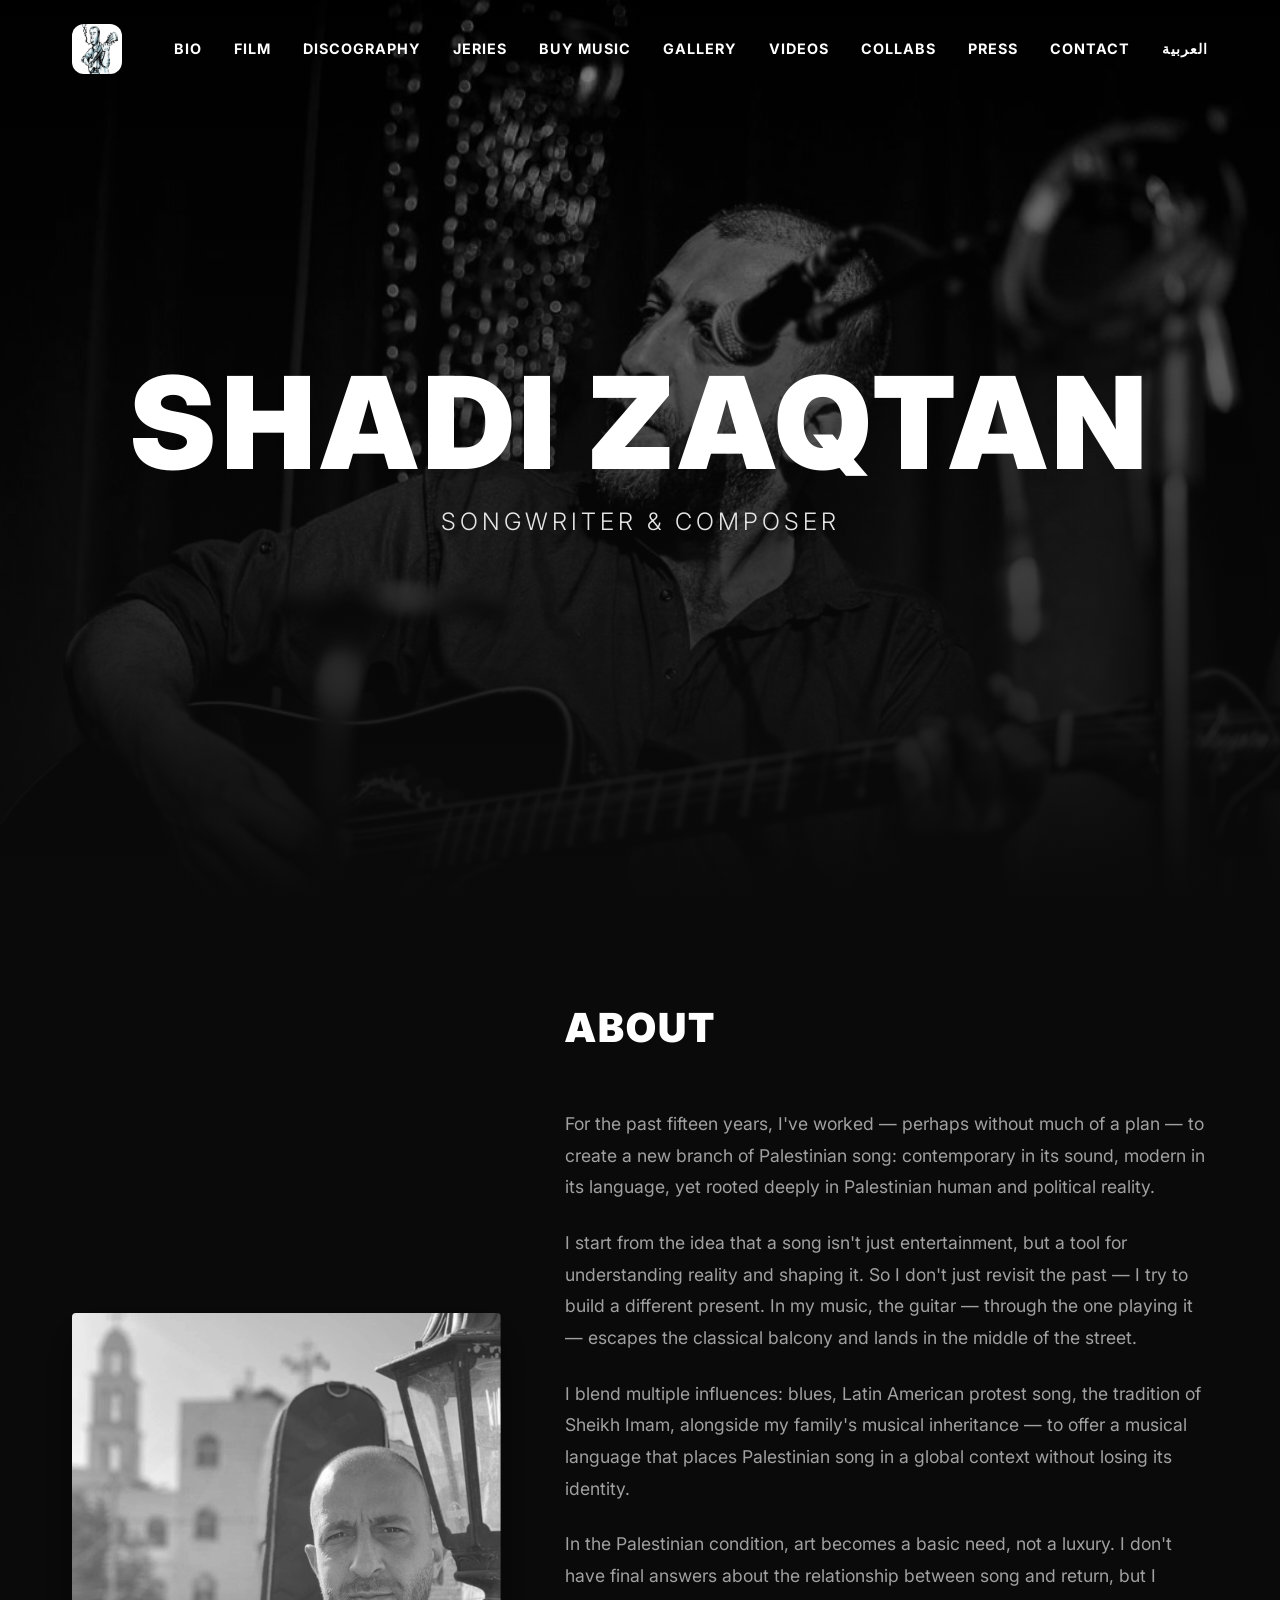
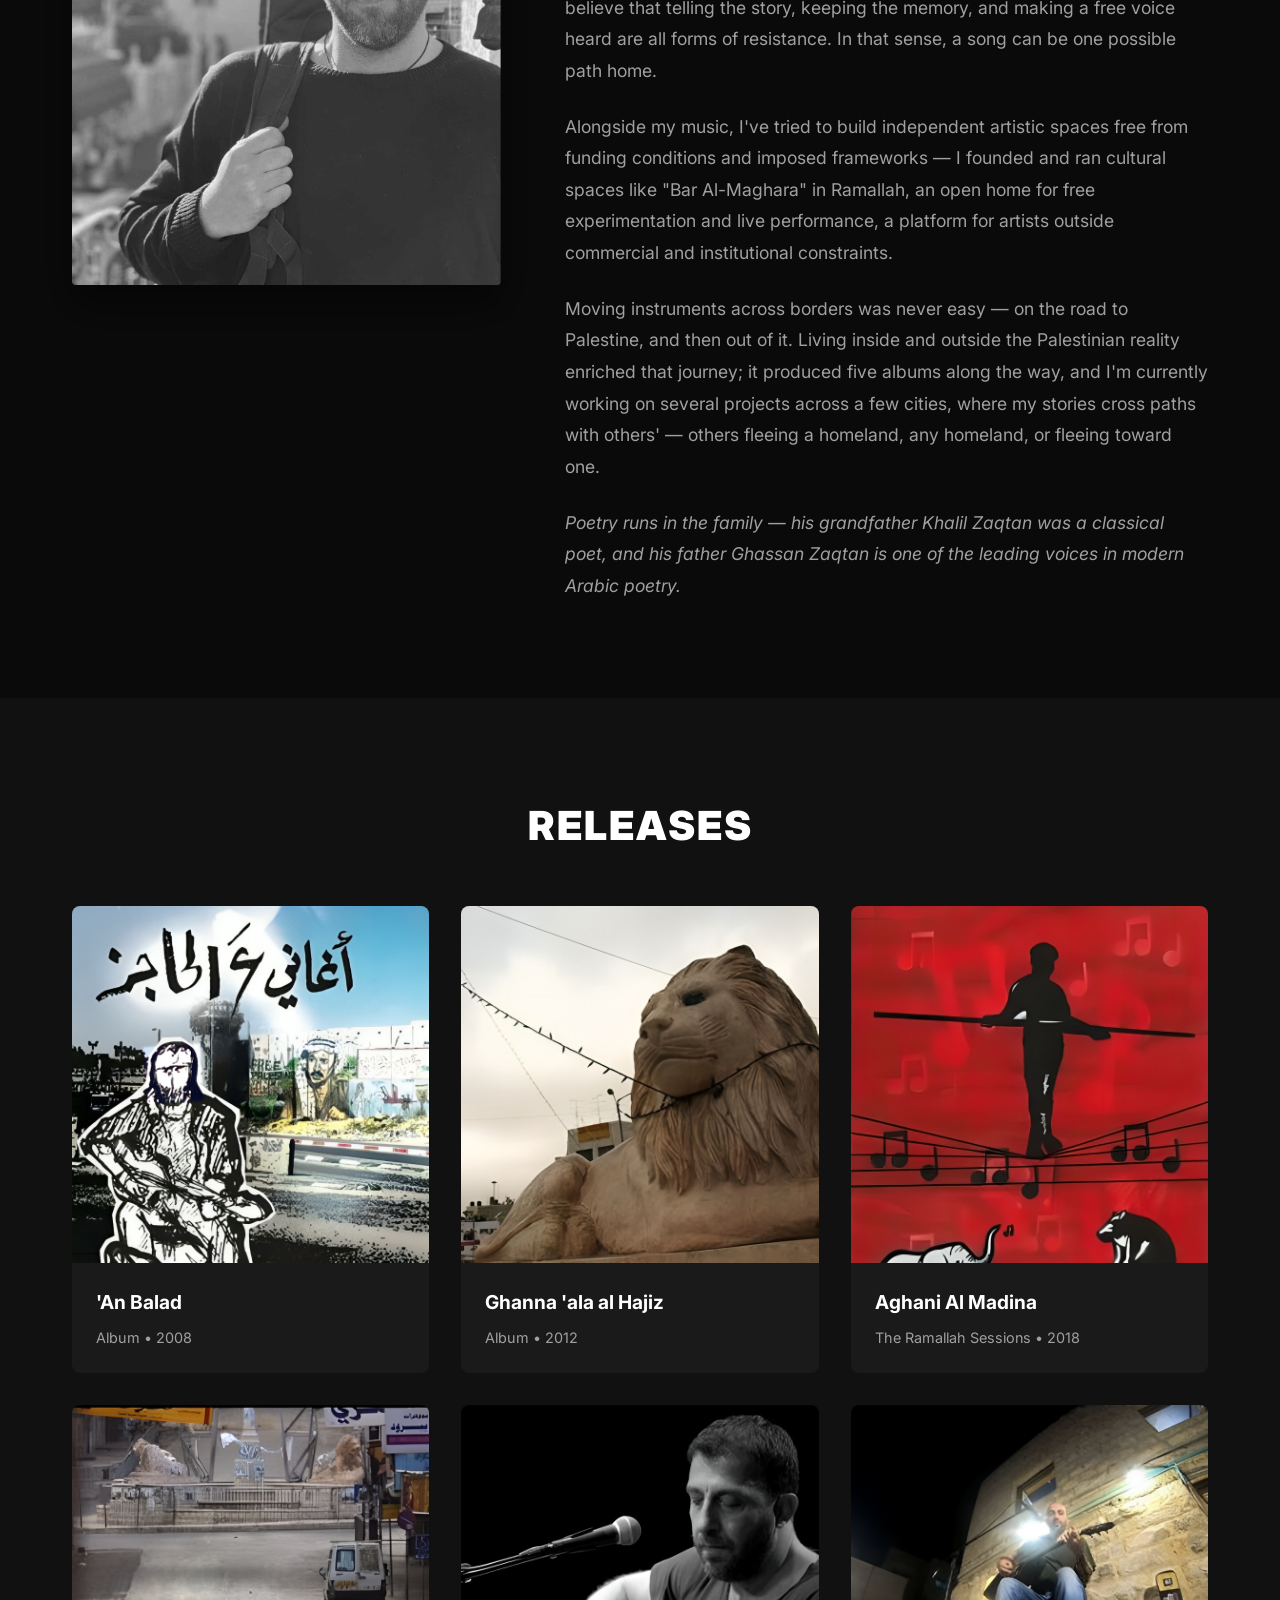
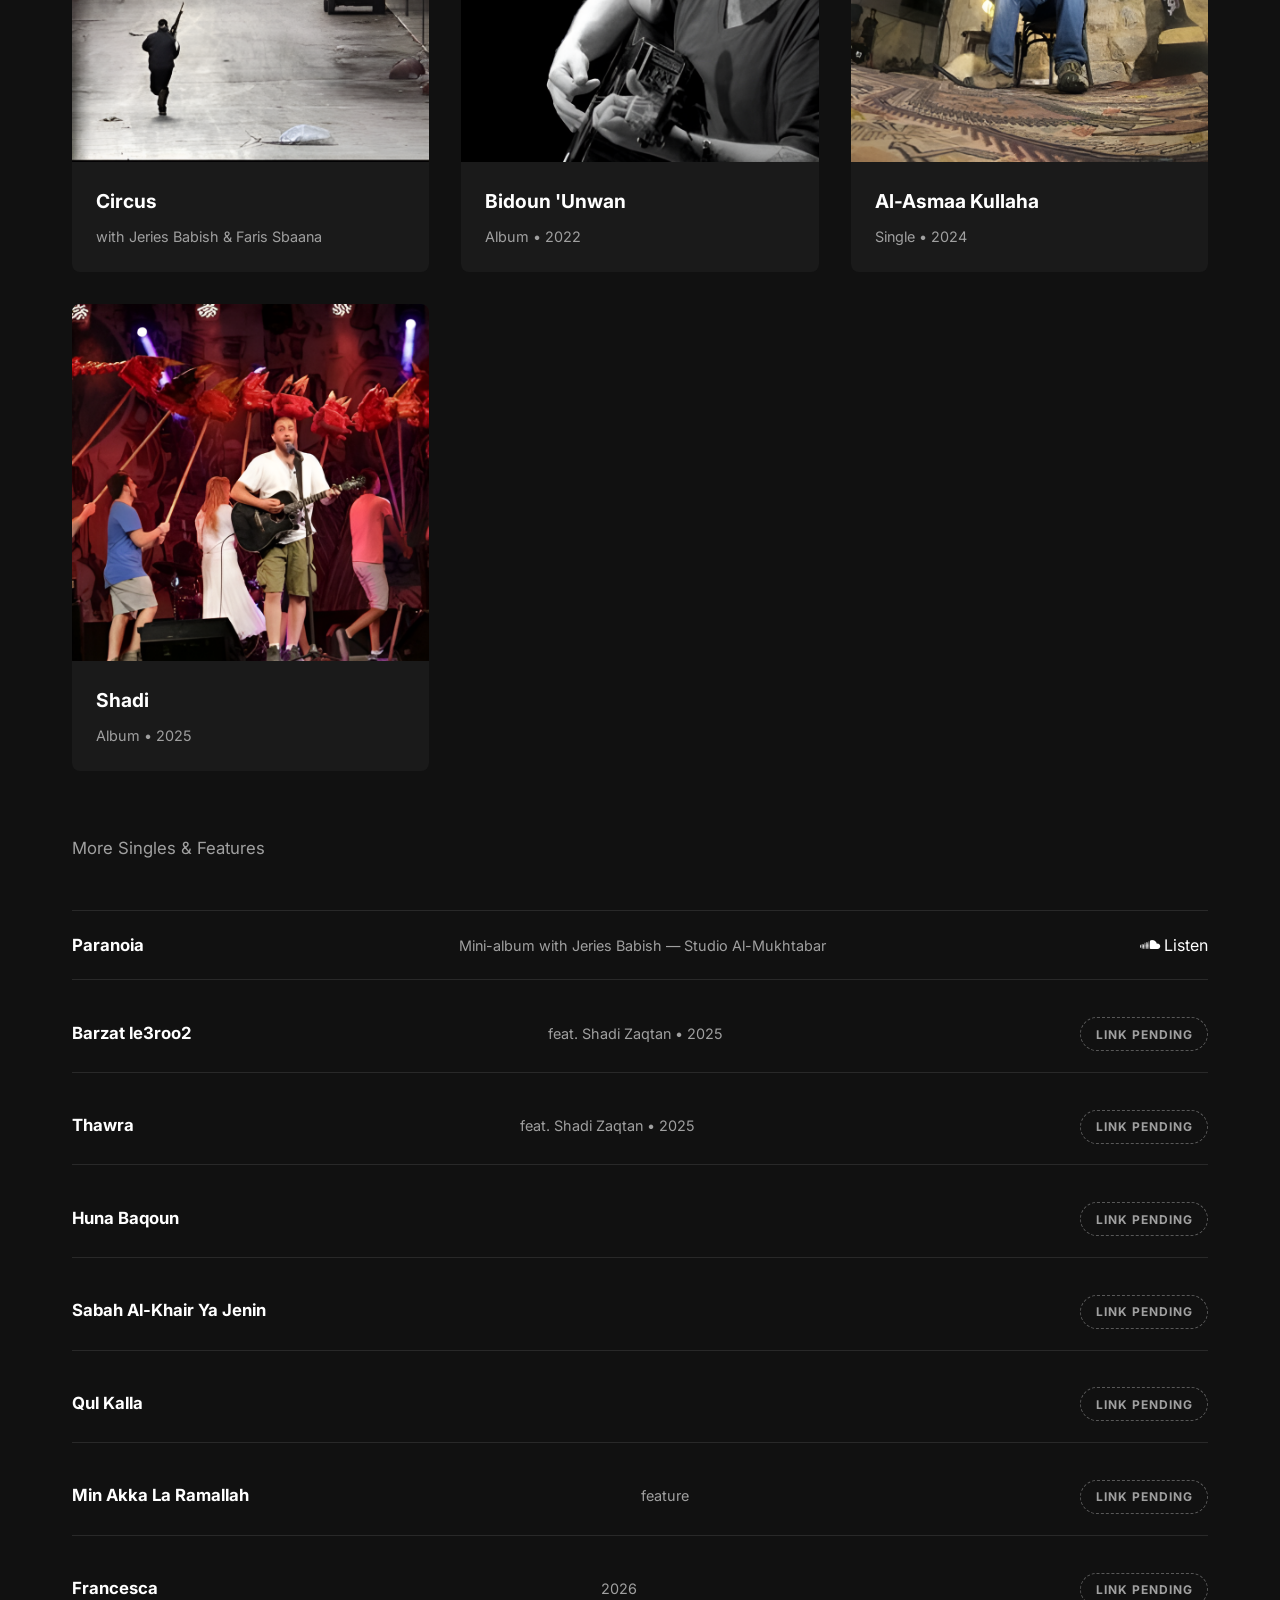
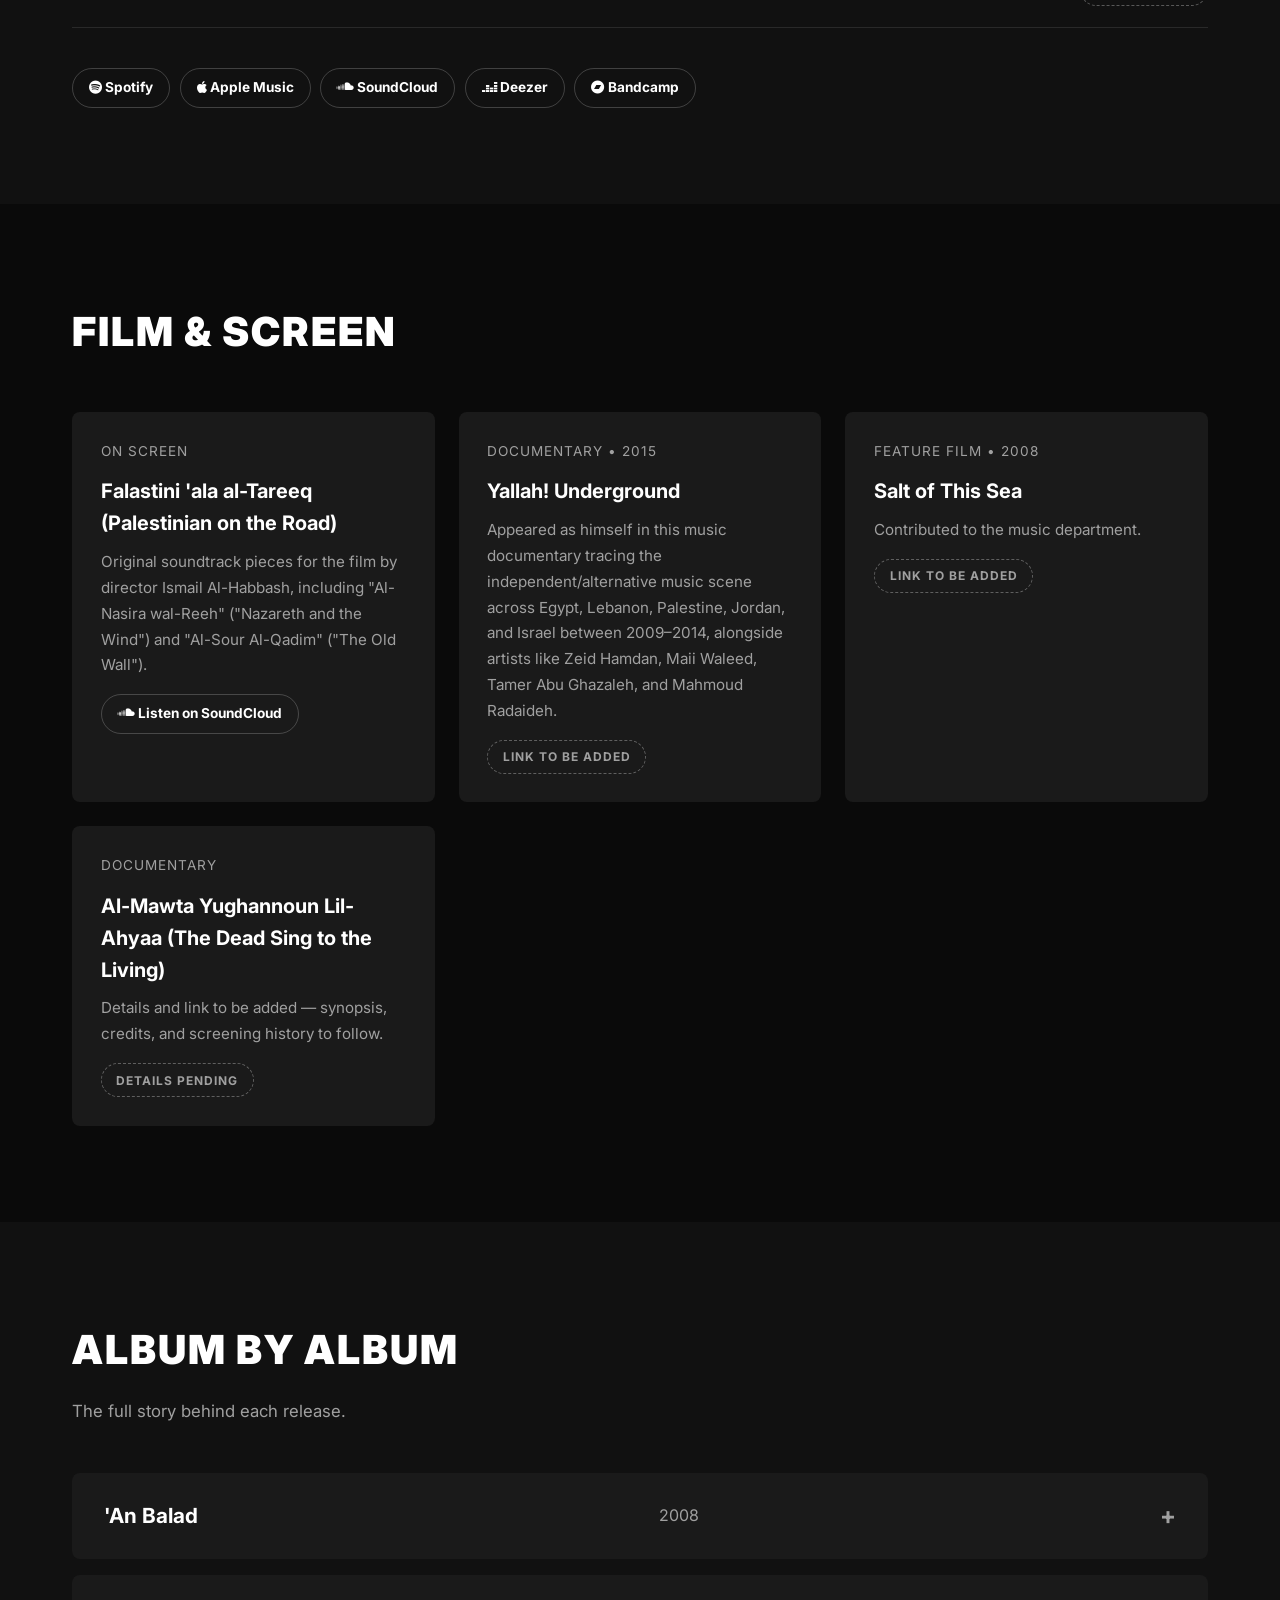
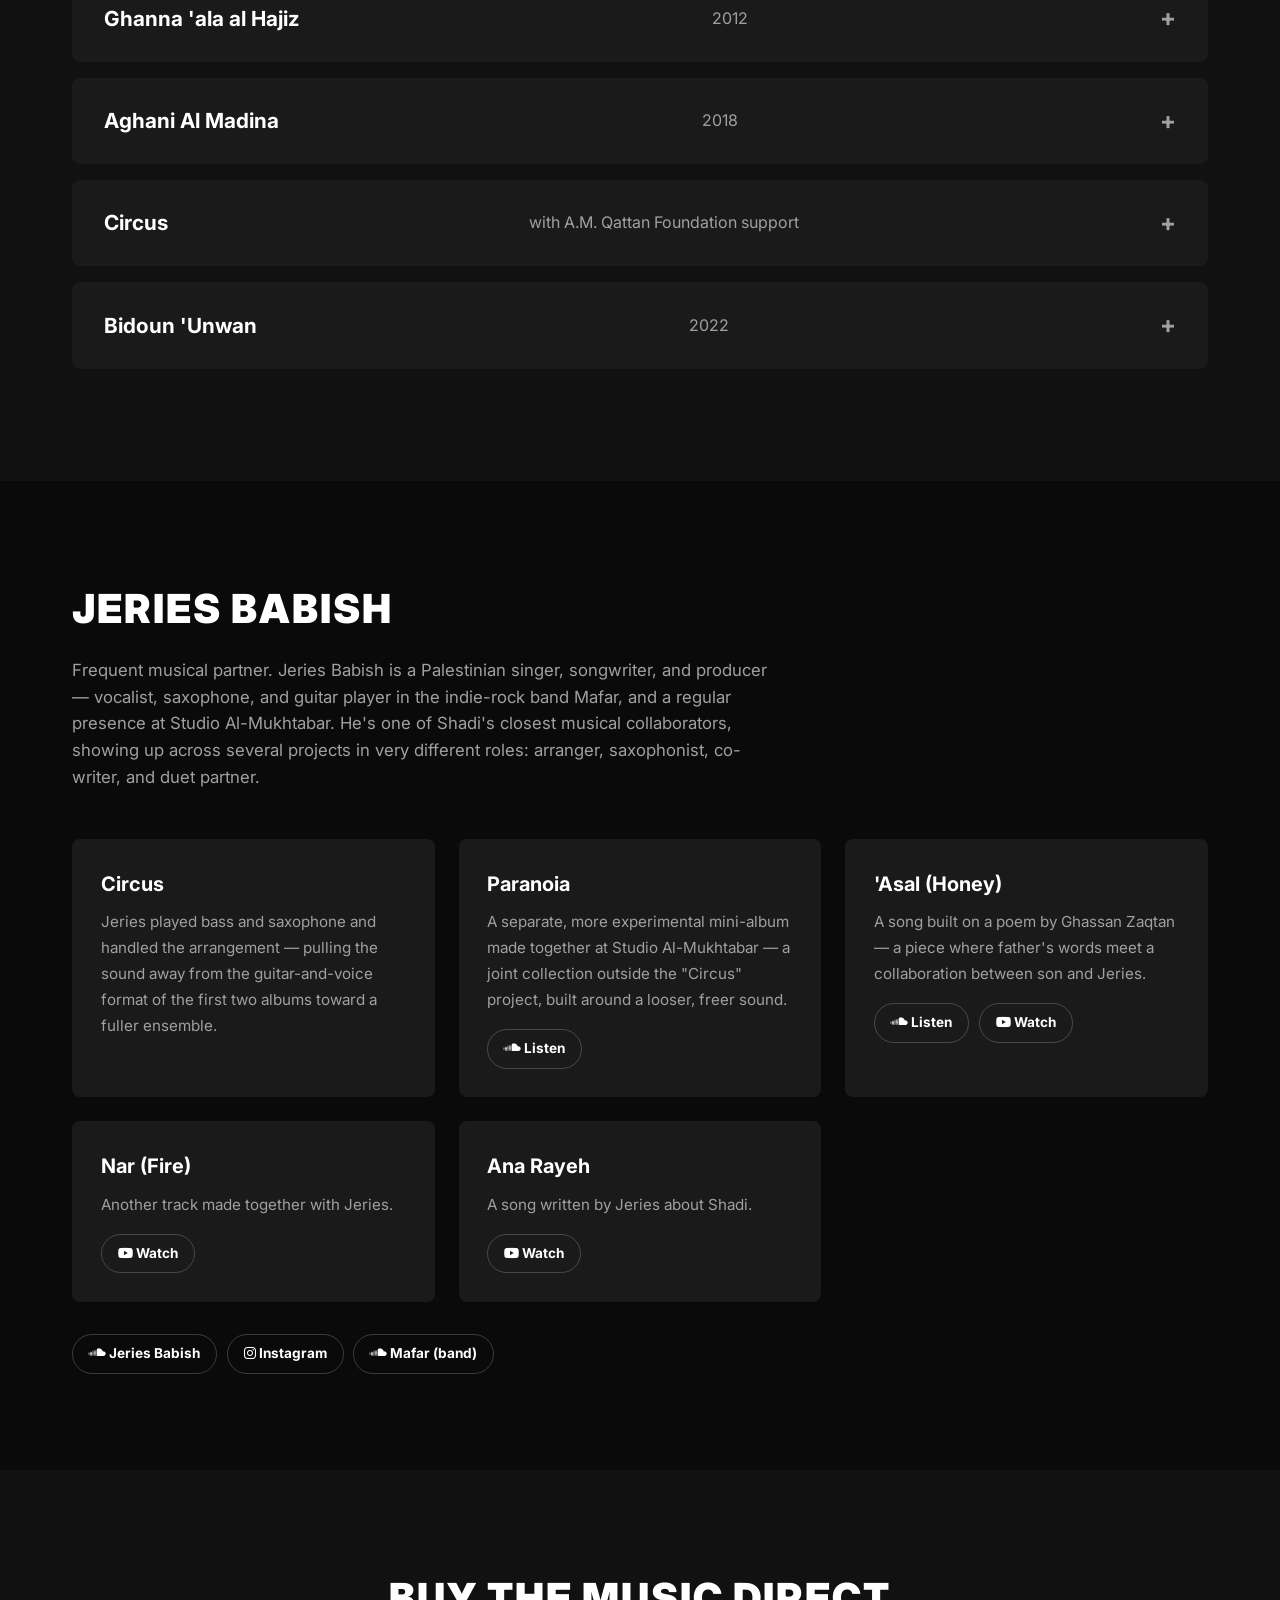
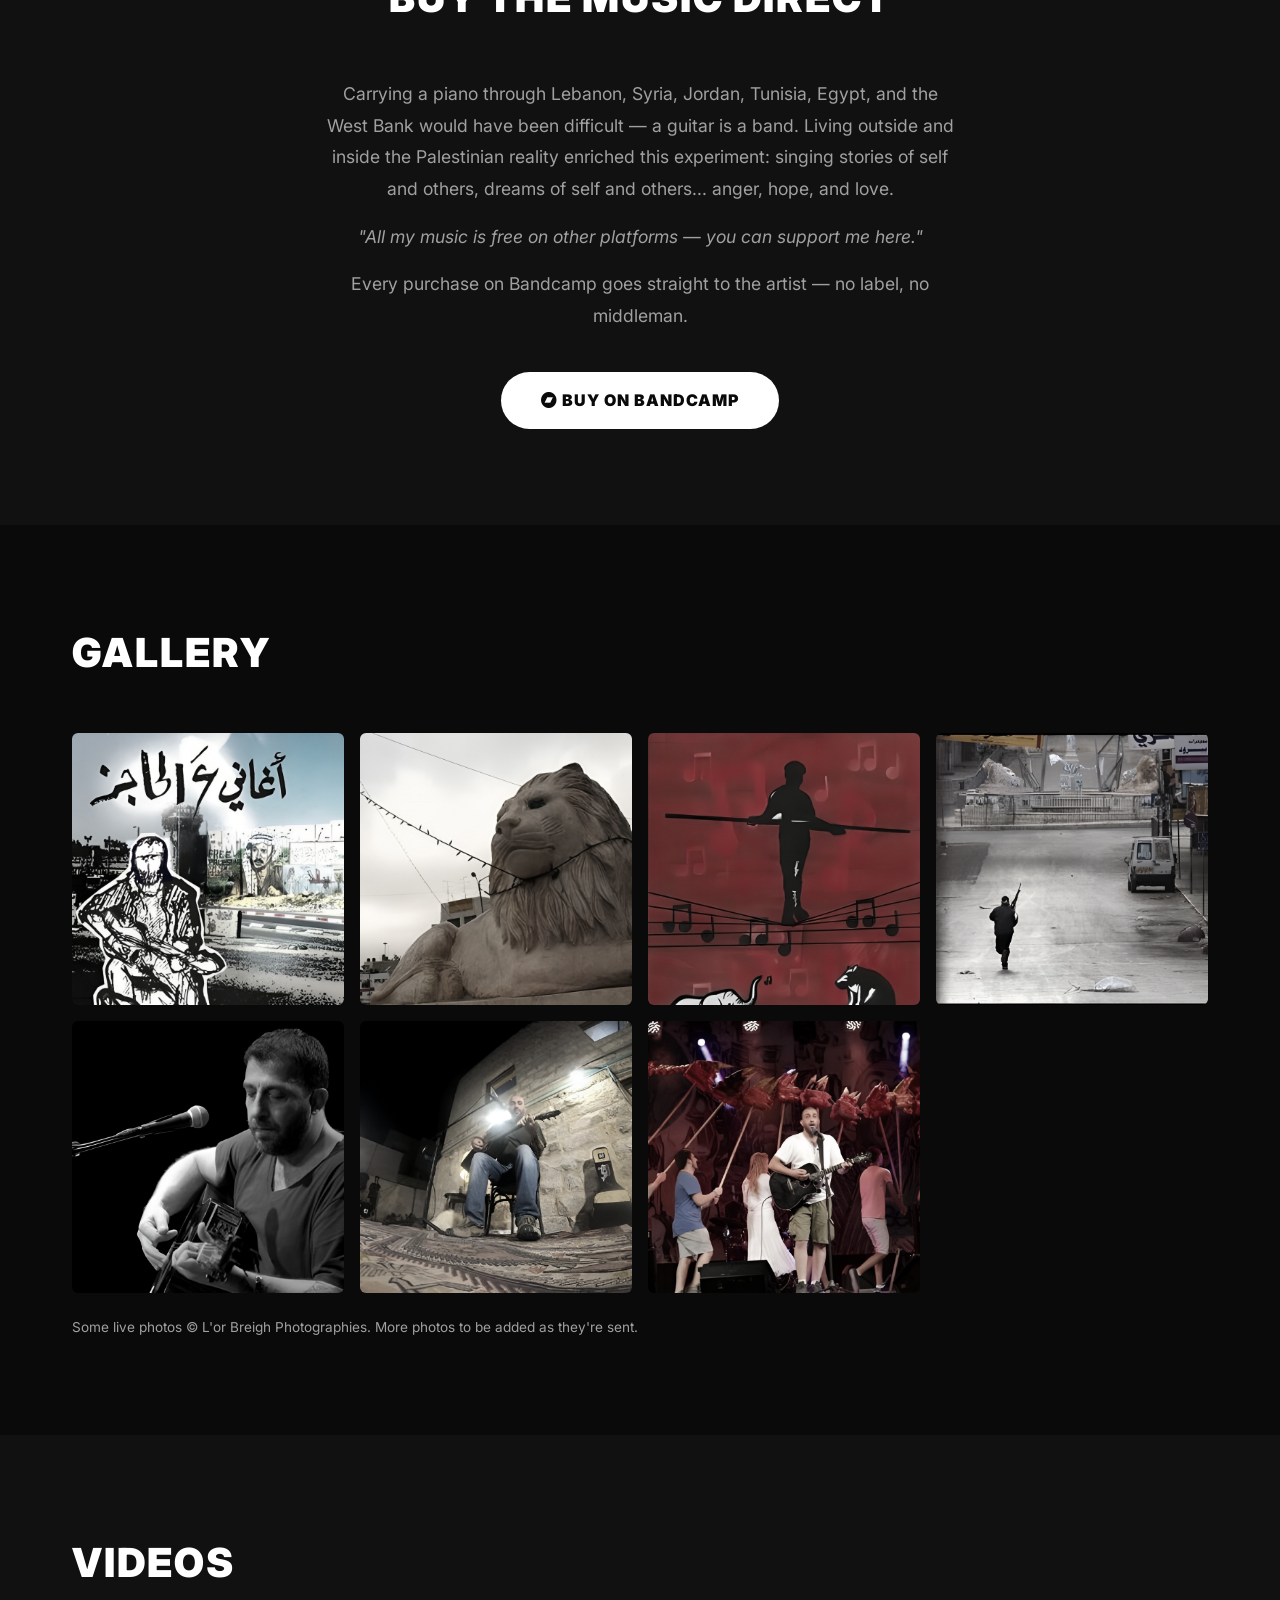
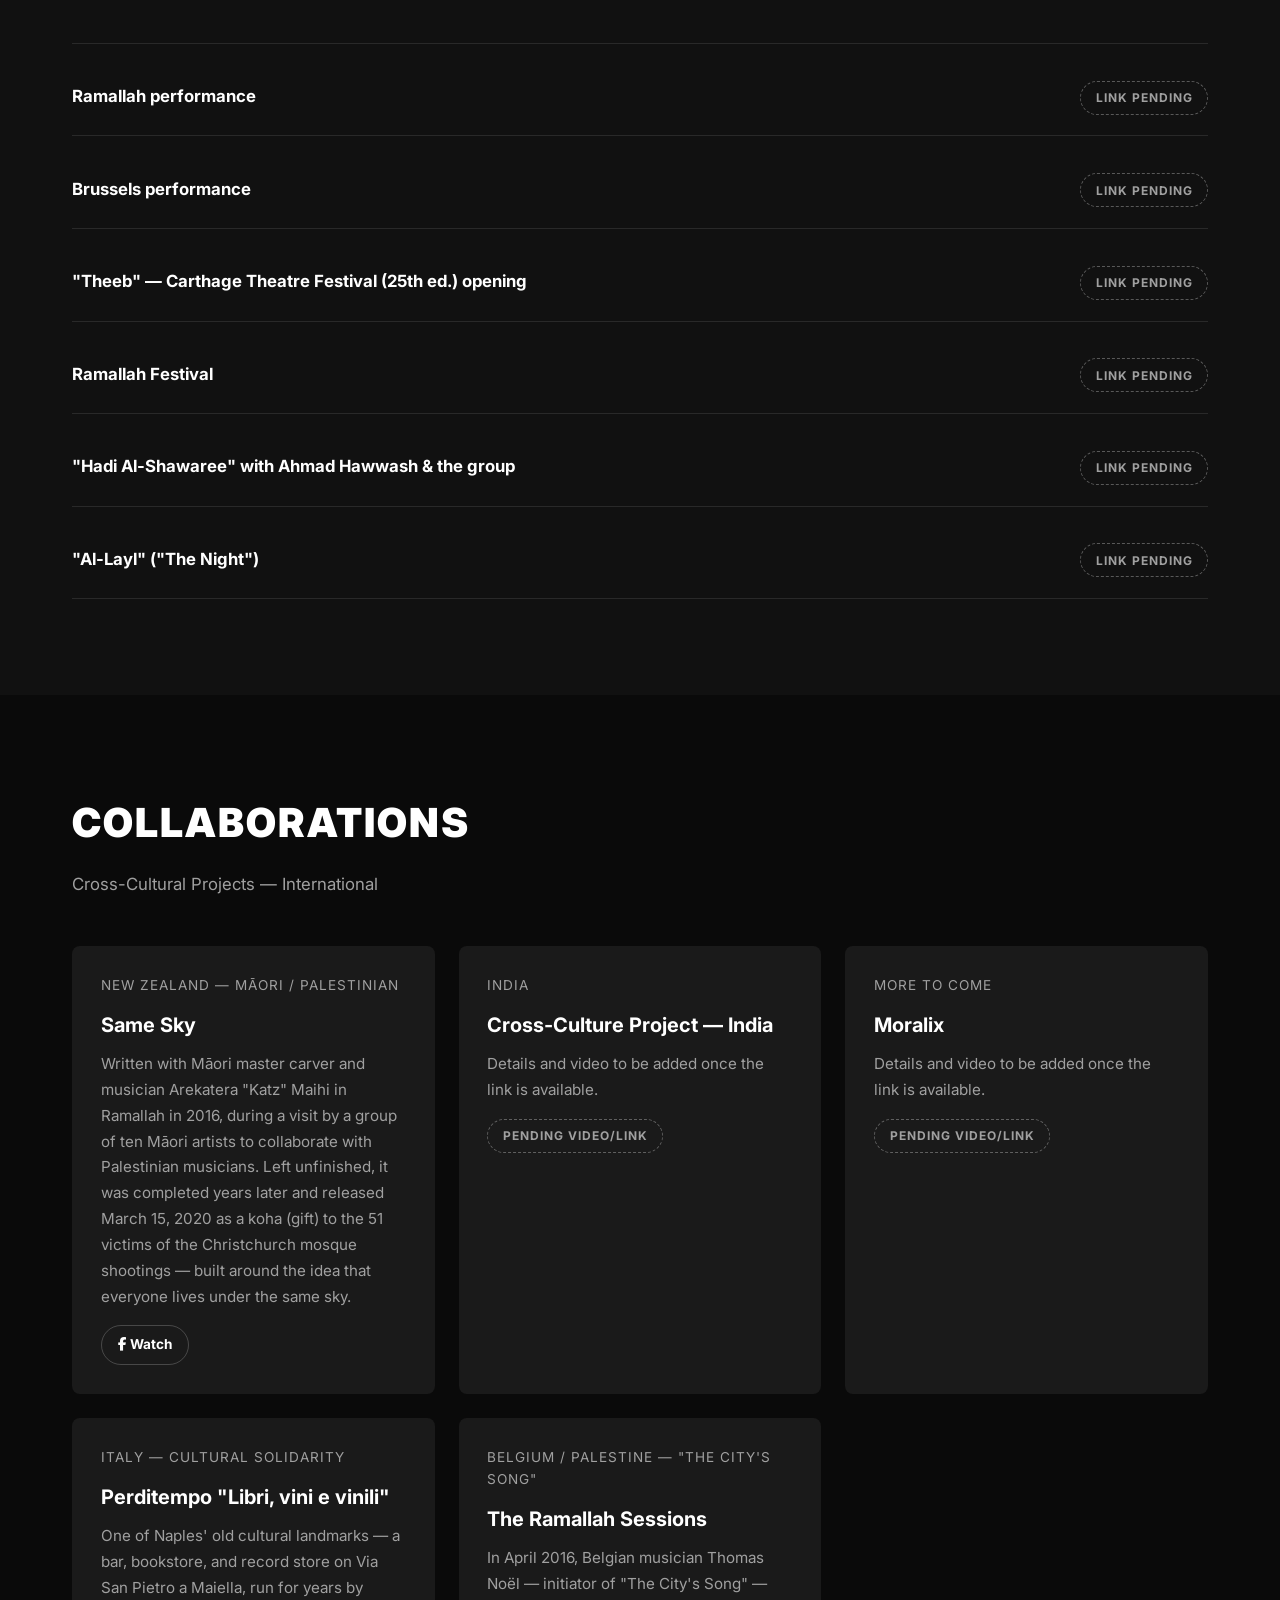
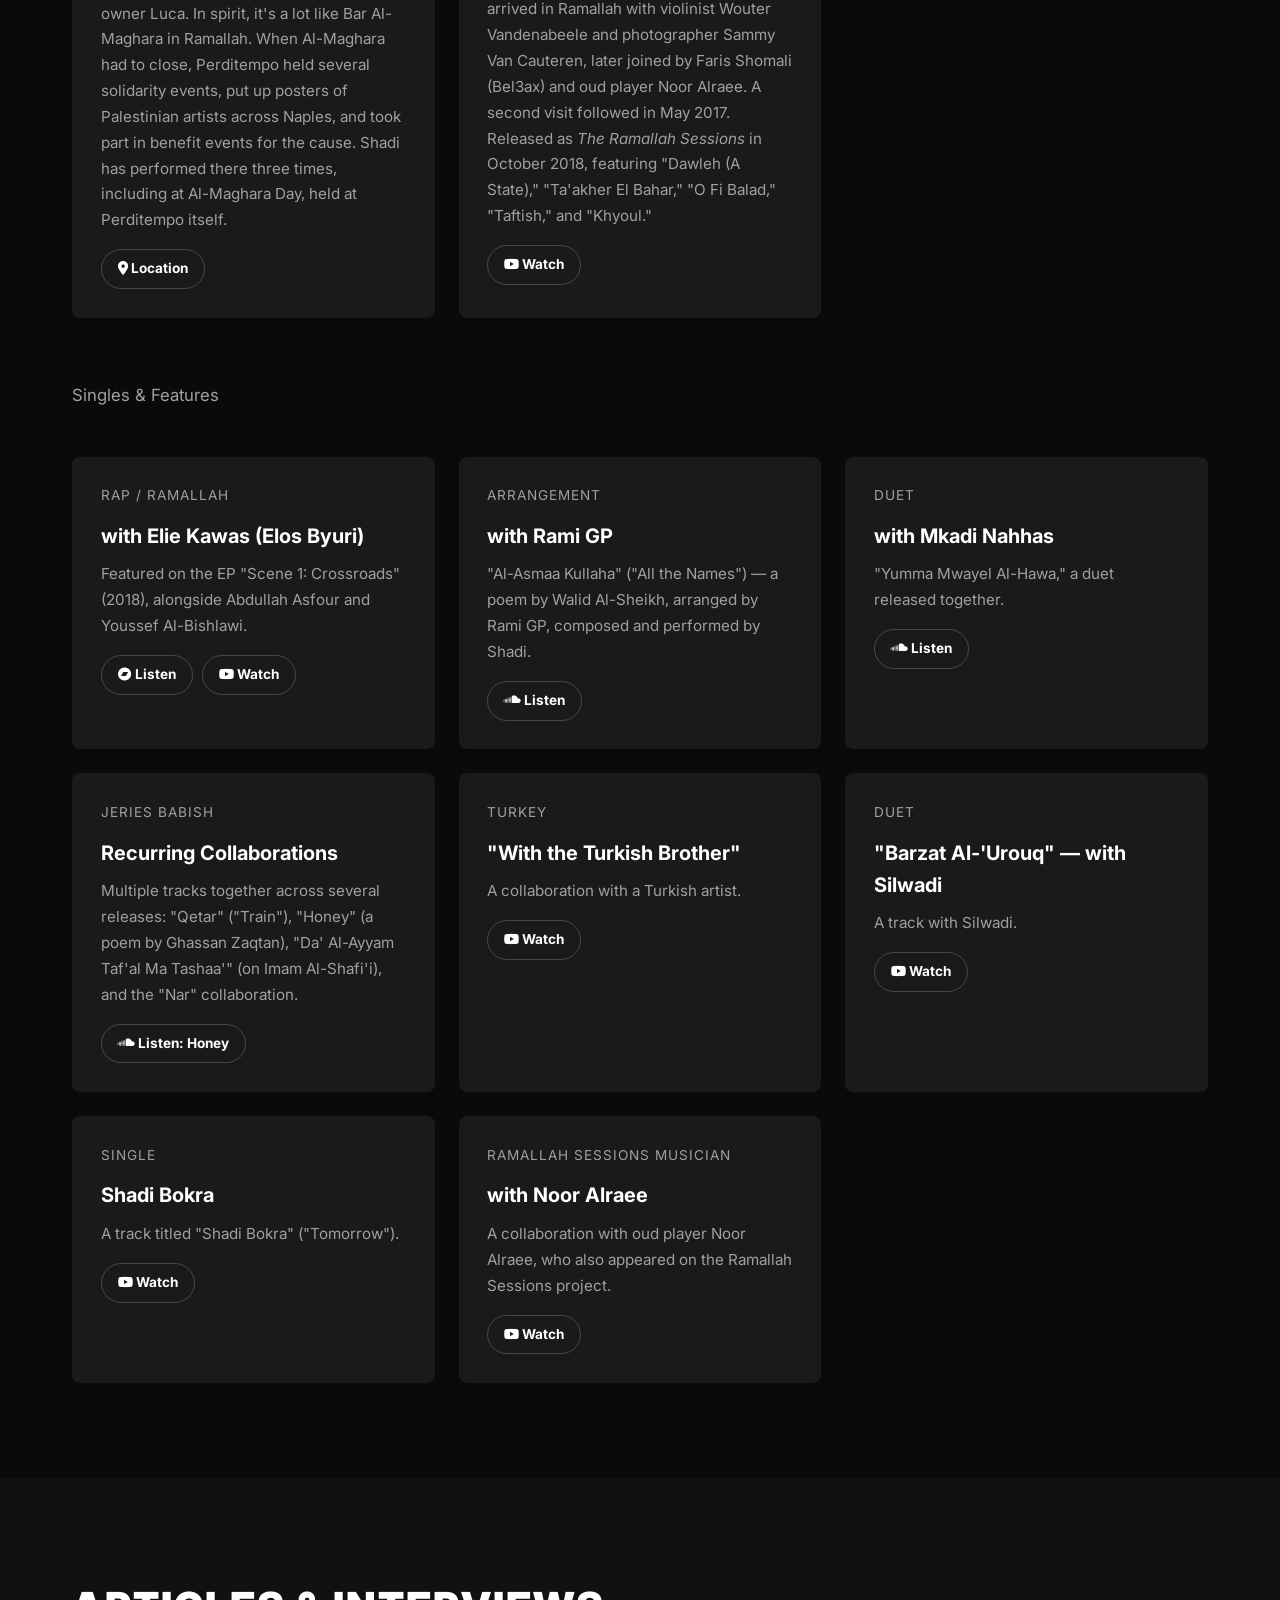
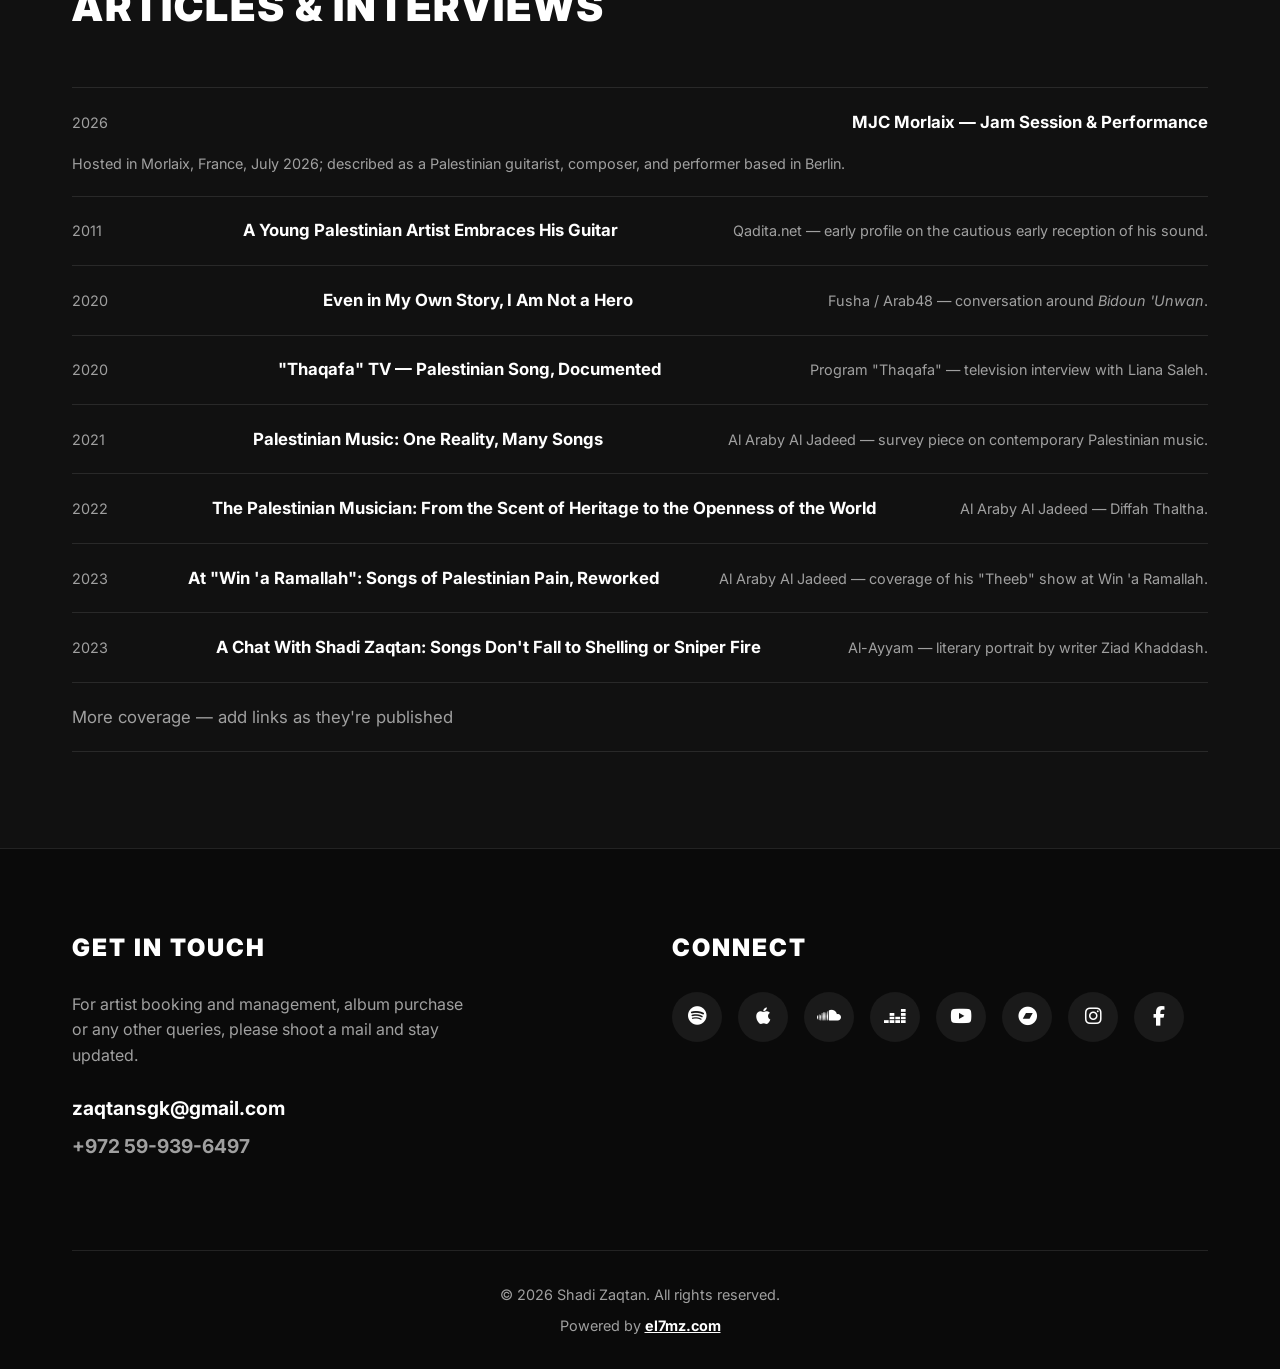
==== commit dfba8598: "Add Film, Album Stories, Jeries, Buy Music, Gallery, Videos, Collabs and Press sections from markdow" ====
--- a/index.html
+++ b/index.html
@@ -23,7 +23,14 @@
             </a>
             <nav class="nav-links">
                 <a href="#about">Bio</a>
-                <a href="#music">Music</a>
+                <a href="#film">Film</a>
+                <a href="#music">Discography</a>
+                <a href="#jeries">Jeries</a>
+                <a href="#buy">Buy Music</a>
+                <a href="#gallery">Gallery</a>
+                <a href="#videos">Videos</a>
+                <a href="#collabs">Collabs</a>
+                <a href="#press">Press</a>
                 <a href="#contact">Contact</a>
                 <a href="./ar.html" class="lang-switch">العربية</a>
             </nav>
@@ -151,6 +158,414 @@
                     </div>
                 </a>
 
+            </div>
+
+            <p class="section-intro" style="margin-top:4rem;">More Singles &amp; Features</p>
+            <div class="list-block">
+                <div class="list-item"><span class="list-title">Paranoia</span><span class="list-sub">Mini-album with Jeries Babish — Studio Al-Mukhtabar</span><a href="https://soundcloud.com/shadi-zaqtan/53xiibh1pezy/sets" target="_blank"><i class="fa-brands fa-soundcloud"></i> Listen</a></div>
+                <div class="list-item"><span class="list-title">Barzat le3roo2</span><span class="list-sub">feat. Shadi Zaqtan • 2025</span><span class="placeholder-badge">Link pending</span></div>
+                <div class="list-item"><span class="list-title">Thawra</span><span class="list-sub">feat. Shadi Zaqtan • 2025</span><span class="placeholder-badge">Link pending</span></div>
+                <div class="list-item"><span class="list-title">Huna Baqoun</span><span class="placeholder-badge">Link pending</span></div>
+                <div class="list-item"><span class="list-title">Sabah Al-Khair Ya Jenin</span><span class="placeholder-badge">Link pending</span></div>
+                <div class="list-item"><span class="list-title">Qul Kalla</span><span class="placeholder-badge">Link pending</span></div>
+                <div class="list-item"><span class="list-title">Min Akka La Ramallah</span><span class="list-sub">feature</span><span class="placeholder-badge">Link pending</span></div>
+                <div class="list-item"><span class="list-title">Francesca</span><span class="list-sub">2026</span><span class="placeholder-badge">Link pending</span></div>
+            </div>
+
+            <div class="card-links" style="margin-top:2.5rem;">
+                <a href="https://open.spotify.com/artist/5HRVCmuBf5fJhNsuxho0Uj" target="_blank"><i class="fa-brands fa-spotify"></i> Spotify</a>
+                <a href="https://music.apple.com/us/artist/shadi-zaqtan/896321688" target="_blank"><i class="fa-brands fa-apple"></i> Apple Music</a>
+                <a href="https://soundcloud.com/shadi-zaqtan" target="_blank"><i class="fa-brands fa-soundcloud"></i> SoundCloud</a>
+                <a href="https://www.deezer.com/en/artist/6067620" target="_blank"><i class="fa-brands fa-deezer"></i> Deezer</a>
+                <a href="https://shadizaqtan.bandcamp.com/" target="_blank"><i class="fa-brands fa-bandcamp"></i> Bandcamp</a>
+            </div>
+        </div>
+    </section>
+
+    <!-- Film & Screen Section -->
+    <section class="section" id="film">
+        <div class="container">
+            <h2 class="section-title animate-up">FILM &amp; SCREEN</h2>
+            <div class="card-grid">
+                <div class="info-card animate-fade">
+                    <span class="meta">On Screen</span>
+                    <h3>Falastini 'ala al-Tareeq (Palestinian on the Road)</h3>
+                    <p>Original soundtrack pieces for the film by director Ismail Al-Habbash, including "Al-Nasira wal-Reeh" ("Nazareth and the Wind") and "Al-Sour Al-Qadim" ("The Old Wall").</p>
+                    <div class="card-links">
+                        <a href="https://soundcloud.com/shadi-zaqtan" target="_blank"><i class="fa-brands fa-soundcloud"></i> Listen on SoundCloud</a>
+                    </div>
+                </div>
+                <div class="info-card animate-fade delay-1">
+                    <span class="meta">Documentary • 2015</span>
+                    <h3>Yallah! Underground</h3>
+                    <p>Appeared as himself in this music documentary tracing the independent/alternative music scene across Egypt, Lebanon, Palestine, Jordan, and Israel between 2009–2014, alongside artists like Zeid Hamdan, Maii Waleed, Tamer Abu Ghazaleh, and Mahmoud Radaideh.</p>
+                    <span class="placeholder-badge">Link to be added</span>
+                </div>
+                <div class="info-card animate-fade">
+                    <span class="meta">Feature Film • 2008</span>
+                    <h3>Salt of This Sea</h3>
+                    <p>Contributed to the music department.</p>
+                    <span class="placeholder-badge">Link to be added</span>
+                </div>
+                <div class="info-card animate-fade delay-1">
+                    <span class="meta">Documentary</span>
+                    <h3>Al-Mawta Yughannoun Lil-Ahyaa (The Dead Sing to the Living)</h3>
+                    <p>Details and link to be added — synopsis, credits, and screening history to follow.</p>
+                    <span class="placeholder-badge">Details pending</span>
+                </div>
+            </div>
+        </div>
+    </section>
+
+    <!-- Album by Album Section -->
+    <section class="section alt-bg" id="album-stories">
+        <div class="container">
+            <h2 class="section-title animate-up">ALBUM BY ALBUM</h2>
+            <p class="section-intro">The full story behind each release.</p>
+
+            <details class="album-story">
+                <summary>'An Balad <span class="year-tag">2008</span></summary>
+                <div class="album-story-body">
+                    <h4>Story</h4>
+                    <p>His debut album, made in collaboration with musician Imad Sayrafi. Guitar and voice, built around songs of ordinary Palestinian life rather than slogans — the record that first introduced his sound to Palestinian audiences.</p>
+                    <h4>People Involved</h4>
+                    <p>Shadi Zaqtan — guitar, voice, composition · Imad Sayrafi · A.M. Qattan Foundation — support</p>
+                    <h4>Articles</h4>
+                    <ul>
+                        <li><a href="https://www.al-ayyam.ps/ar/Article/421270" target="_blank">Ziad Khaddash — Al-Ayyam ↗</a></li>
+                        <li>Naila Khalil — "'An Balad' Cassette: Singing With the Simple People, Not About Them" — Al-Ayyam, March 15, 2010</li>
+                        <li>Said Abu Ma'la — "'An Balad' by Shadi Zaqtan: Political Song About a Forgotten Human" — Al-Quds Al-Arabi, July 2010</li>
+                        <li>Rasha Salameh — "Shadi Zaqtan: A Space of Freedom and Love" — Al-Dustour, December 17, 2010</li>
+                    </ul>
+                    <h4>Related Videos</h4>
+                    <p><em>None linked yet — send links to add</em></p>
+                    <h4>Gallery</h4>
+                    <span class="placeholder-badge">Photos to be added</span>
+                </div>
+            </details>
+
+            <details class="album-story">
+                <summary>Ghanna 'ala al Hajiz <span class="year-tag">2012</span></summary>
+                <div class="album-story-body">
+                    <h4>Story</h4>
+                    <p>His second album, nicknamed "the mayor of pirates and vagabond poets" ("Theeb"). Production support came from Walid Lafi of Qalandia Internet. Tracklist includes "Bashoufek Fi Al Balad," "Nashret Akhbar," "11,000 Mahal Fadi," "Kartushka-Batata," "Theeb," "Fi Balad," "La'," "Morjeeha," and "Yumma El Thoub."</p>
+                    <h4>People Involved</h4>
+                    <p>Shadi Zaqtan · Walid Lafi — Qalandia Internet</p>
+                    <h4>Articles</h4>
+                    <p><em>Article link pending</em></p>
+                    <h4>Related Videos</h4>
+                    <p><a href="https://sonichits.com/video/Shadi_Zaqtan/%D8%B0%D9%8A%D8%A8" target="_blank">"Theeb" — lyrics &amp; video links ↗</a></p>
+                    <h4>Gallery</h4>
+                    <span class="placeholder-badge">Photos to be added</span>
+                </div>
+            </details>
+
+            <details class="album-story">
+                <summary>Aghani Al Madina <span class="year-tag">2018</span></summary>
+                <div class="album-story-body">
+                    <h4>Story</h4>
+                    <p>Grew out of "The Ramallah Sessions" — a project by Belgian musician Thomas Noël ("The City's Song"), who traveled to Ramallah in 2016 and again in 2017 with violinist Wouter Vandenabeele and photographer Sammy Van Cauteren to record with local musicians. Released as the album <em>The Ramallah Sessions</em> in October 2018.</p>
+                    <h4>Featured Track — "Dawleh" ("A State")</h4>
+                    <p>Written and composed by Shadi Zaqtan, arranged by Thomas Noël. Performed by Shadi Zaqtan (vocals), Thomas Noël (piano), Wouter Vandenabeele (violin), Ahmed Hawwash (clarinet), François Taillefer (percussion), and Lara Rosseel (double bass).</p>
+                    <h4>People Involved</h4>
+                    <p>Shadi Zaqtan — vocals, guitar, composition · Thomas Noël — piano, guitar, composition · Wouter Vandenabeele — violin · Faris Shomali (Bel3ax) · Noor Alraee — oud · Sammy Van Cauteren — photography</p>
+                    <h4>Articles</h4>
+                    <p><a href="https://www.masereelfonds.be/activiteiten/the-citys-song-the-ramallah-sessions/" target="_blank">Masereelfonds — project background ↗</a></p>
+                    <h4>Related Videos</h4>
+                    <p><a href="https://www.youtube.com/watch?v=eyKIiNdjFb8&list=PLAbE8_4HrNFI&index=2" target="_blank">Ramallah Sessions video ↗</a></p>
+                    <h4>Gallery</h4>
+                    <span class="placeholder-badge">More photos to be added</span>
+                </div>
+            </details>
+
+            <details class="album-story">
+                <summary>Circus <span class="year-tag">with A.M. Qattan Foundation support</span></summary>
+                <div class="album-story-body">
+                    <h4>Story</h4>
+                    <p>A collective project with Jeries Babish and poet Faris Sbaana, alongside a rotating cast of musicians. Poems by Faris Sbaana and Amer Badran were set to music, with contributions from guest vocalists — a departure from the guitar-and-voice format of the first two albums toward a full ensemble sound.</p>
+                    <h4>People Involved</h4>
+                    <p>Shadi Zaqtan · Jeries Babish — bass, saxophone, arrangement · Faris Sbaana — poet · Amer Badran — poet · Kheir Fouda — guest vocals, lyrics · Rami Abu Alya · Hussein Abu Al-Rob — percussion · Faris Al-Natour — guitar, composition · Rahi Gharib — piano · Ahmad Maz'aro — guest vocals · Ziad Khaddash — lyrics ("Ramallah Zaman")</p>
+                    <h4>Articles</h4>
+                    <p><a href="https://www.arab48.com/%D9%81%D8%B3%D8%AD%D8%A9/%D8%B5%D9%88%D8%AA/2019/01/14/%D8%AE%D8%B2%D8%A7%D9%86-%D8%A7%D9%84%D9%85%D9%8A-%D9%82%D8%B5%D9%8A%D8%AF%D8%A9-%D9%84%D8%B9%D8%A7%D9%85%D8%B1-%D8%A8%D8%AF%D8%B1%D8%A7%D9%86-%D8%A8%D8%A3%D8%B3%D9%84%D9%88%D8%A8-%D8%A7%D9%84%D8%B3%D9%8A%D8%B1%D9%83" target="_blank">"Khazzan Al-Mayy" — Arab48 ↗</a></p>
+                    <h4>Related Videos</h4>
+                    <p><em>None linked yet — send links to add</em></p>
+                    <h4>Gallery</h4>
+                    <span class="placeholder-badge">Photos to be added</span>
+                </div>
+            </details>
+
+            <details class="album-story">
+                <summary>Bidoun 'Unwan <span class="year-tag">2022</span></summary>
+                <div class="album-story-body">
+                    <h4>Story</h4>
+                    <p>His most recent full album, recorded at Studio Al-Mukhtabar with A.M. Qattan Foundation support. New musical spaces built with multiple instruments, in a conversation with Jeries Babish and Osama Al-Lati.</p>
+                    <h4>People Involved</h4>
+                    <p>Shadi Zaqtan — composition, vocals · Jeries Babish — saxophone, arrangement · Osama Al-Lati — bass</p>
+                    <h4>Articles</h4>
+                    <p><a href="https://www.arab48.com/%D9%81%D8%B3%D8%AD%D8%A9/%D8%B5%D9%88%D8%AA/2020/04/21/%D8%B4%D8%A7%D8%AF%D9%8A-%D8%B2%D9%82%D8%B7%D8%A7%D9%86-%D8%AD%D8%AA%D9%89-%D9%81%D9%8A-%D8%B1%D9%88%D8%A7%D9%8A%D8%AA%D9%8A-%D8%A3%D9%86%D8%A7-%D9%84%D8%B3%D8%AA-%D8%A8%D8%B7%D9%84%D8%A7" target="_blank">"Even in My Own Story, I Am Not a Hero" — Arab48 ↗</a></p>
+                    <h4>Related Videos</h4>
+                    <p><em>None linked yet — send links to add</em></p>
+                    <h4>Gallery</h4>
+                    <span class="placeholder-badge">Photos to be added</span>
+                </div>
+            </details>
+        </div>
+    </section>
+
+    <!-- Jeries Babish — Frequent Collaborator Section -->
+    <section class="section" id="jeries">
+        <div class="container">
+            <h2 class="section-title animate-up">JERIES BABISH</h2>
+            <p class="section-intro animate-fade">Frequent musical partner. Jeries Babish is a Palestinian singer, songwriter, and producer — vocalist, saxophone, and guitar player in the indie-rock band Mafar, and a regular presence at Studio Al-Mukhtabar. He's one of Shadi's closest musical collaborators, showing up across several projects in very different roles: arranger, saxophonist, co-writer, and duet partner.</p>
+            <div class="card-grid">
+                <div class="info-card animate-fade">
+                    <h3>Circus</h3>
+                    <p>Jeries played bass and saxophone and handled the arrangement — pulling the sound away from the guitar-and-voice format of the first two albums toward a fuller ensemble.</p>
+                </div>
+                <div class="info-card animate-fade delay-1">
+                    <h3>Paranoia</h3>
+                    <p>A separate, more experimental mini-album made together at Studio Al-Mukhtabar — a joint collection outside the "Circus" project, built around a looser, freer sound.</p>
+                    <div class="card-links">
+                        <a href="https://soundcloud.com/shadi-zaqtan/53xiibh1pezy/sets" target="_blank"><i class="fa-brands fa-soundcloud"></i> Listen</a>
+                    </div>
+                </div>
+                <div class="info-card animate-fade">
+                    <h3>'Asal (Honey)</h3>
+                    <p>A song built on a poem by Ghassan Zaqtan — a piece where father's words meet a collaboration between son and Jeries.</p>
+                    <div class="card-links">
+                        <a href="https://soundcloud.com/shadi-zaqtan/ha1fhrh87mux" target="_blank"><i class="fa-brands fa-soundcloud"></i> Listen</a>
+                        <a href="https://www.youtube.com/watch?v=FClpp6QQ3zg" target="_blank"><i class="fa-brands fa-youtube"></i> Watch</a>
+                    </div>
+                </div>
+                <div class="info-card animate-fade delay-1">
+                    <h3>Nar (Fire)</h3>
+                    <p>Another track made together with Jeries.</p>
+                    <div class="card-links">
+                        <a href="https://www.youtube.com/watch?v=vdjdB0IBpNo" target="_blank"><i class="fa-brands fa-youtube"></i> Watch</a>
+                    </div>
+                </div>
+                <div class="info-card animate-fade">
+                    <h3>Ana Rayeh</h3>
+                    <p>A song written by Jeries about Shadi.</p>
+                    <div class="card-links">
+                        <a href="https://www.youtube.com/watch?v=k2RLlrxvJSs" target="_blank"><i class="fa-brands fa-youtube"></i> Watch</a>
+                    </div>
+                </div>
+            </div>
+            <div class="card-links" style="margin-top:2rem;">
+                <a href="https://soundcloud.com/jeriesbabish" target="_blank"><i class="fa-brands fa-soundcloud"></i> Jeries Babish</a>
+                <a href="https://www.instagram.com/jeriesbabish7" target="_blank"><i class="fa-brands fa-instagram"></i> Instagram</a>
+                <a href="https://soundcloud.com/mafar-band" target="_blank"><i class="fa-brands fa-soundcloud"></i> Mafar (band)</a>
+            </div>
+        </div>
+    </section>
+
+    <!-- Buy Music Section -->
+    <section class="section alt-bg" id="buy">
+        <div class="container buy-cta">
+            <h2 class="section-title text-center animate-up">BUY THE MUSIC DIRECT</h2>
+            <p>Carrying a piano through Lebanon, Syria, Jordan, Tunisia, Egypt, and the West Bank would have been difficult — a guitar is a band. Living outside and inside the Palestinian reality enriched this experiment: singing stories of self and others, dreams of self and others... anger, hope, and love.</p>
+            <p><em>"All my music is free on other platforms — you can support me here."</em></p>
+            <p>Every purchase on Bandcamp goes straight to the artist — no label, no middleman.</p>
+            <a href="https://shadizaqtan.bandcamp.com/" target="_blank" class="buy-button"><i class="fa-brands fa-bandcamp"></i> Buy on Bandcamp</a>
+        </div>
+    </section>
+
+    <!-- Gallery Section -->
+    <section class="section" id="gallery">
+        <div class="container">
+            <h2 class="section-title animate-up">GALLERY</h2>
+            <div class="gallery-grid">
+                <img src="./assets/portfolio/gallery/1.png" alt="Shadi Zaqtan live">
+                <img src="./assets/portfolio/gallery/2.png" alt="Shadi Zaqtan live">
+                <img src="./assets/portfolio/gallery/3.png" alt="Shadi Zaqtan live">
+                <img src="./assets/portfolio/gallery/4.png" alt="Shadi Zaqtan live">
+                <img src="./assets/portfolio/gallery/5.png" alt="Shadi Zaqtan live">
+                <img src="./assets/portfolio/gallery/6.png" alt="Shadi Zaqtan live">
+                <img src="./assets/portfolio/gallery/7.png" alt="Shadi Zaqtan live">
+            </div>
+            <p class="gallery-credit">Some live photos © L'or Breigh Photographies. More photos to be added as they're sent.</p>
+        </div>
+    </section>
+
+    <!-- Videos Section -->
+    <section class="section alt-bg" id="videos">
+        <div class="container">
+            <h2 class="section-title animate-up">VIDEOS</h2>
+            <div class="list-block">
+                <div class="list-item"><span class="list-title">Ramallah performance</span><span class="placeholder-badge">Link pending</span></div>
+                <div class="list-item"><span class="list-title">Brussels performance</span><span class="placeholder-badge">Link pending</span></div>
+                <div class="list-item"><span class="list-title">"Theeb" — Carthage Theatre Festival (25th ed.) opening</span><span class="placeholder-badge">Link pending</span></div>
+                <div class="list-item"><span class="list-title">Ramallah Festival</span><span class="placeholder-badge">Link pending</span></div>
+                <div class="list-item"><span class="list-title">"Hadi Al-Shawaree" with Ahmad Hawwash &amp; the group</span><span class="placeholder-badge">Link pending</span></div>
+                <div class="list-item"><span class="list-title">"Al-Layl" ("The Night")</span><span class="placeholder-badge">Link pending</span></div>
+            </div>
+        </div>
+    </section>
+
+    <!-- Collaborations Section -->
+    <section class="section" id="collabs">
+        <div class="container">
+            <h2 class="section-title animate-up">COLLABORATIONS</h2>
+            <p class="section-intro">Cross-Cultural Projects — International</p>
+            <div class="card-grid">
+                <div class="info-card animate-fade">
+                    <span class="meta">New Zealand — Māori / Palestinian</span>
+                    <h3>Same Sky</h3>
+                    <p>Written with Māori master carver and musician Arekatera "Katz" Maihi in Ramallah in 2016, during a visit by a group of ten Māori artists to collaborate with Palestinian musicians. Left unfinished, it was completed years later and released March 15, 2020 as a koha (gift) to the 51 victims of the Christchurch mosque shootings — built around the idea that everyone lives under the same sky.</p>
+                    <div class="card-links">
+                        <a href="https://www.facebook.com/HeAoKotahi/videos/same-skywith-subtitleswritten-and-performed-by-arekatera-maihi-katz-and-shadi-za/2661636864099769/" target="_blank"><i class="fa-brands fa-facebook-f"></i> Watch</a>
+                    </div>
+                </div>
+                <div class="info-card animate-fade delay-1">
+                    <span class="meta">India</span>
+                    <h3>Cross-Culture Project — India</h3>
+                    <p>Details and video to be added once the link is available.</p>
+                    <span class="placeholder-badge">Pending video/link</span>
+                </div>
+                <div class="info-card animate-fade">
+                    <span class="meta">More to come</span>
+                    <h3>Moralix</h3>
+                    <p>Details and video to be added once the link is available.</p>
+                    <span class="placeholder-badge">Pending video/link</span>
+                </div>
+                <div class="info-card animate-fade delay-1">
+                    <span class="meta">Italy — Cultural Solidarity</span>
+                    <h3>Perditempo "Libri, vini e vinili"</h3>
+                    <p>One of Naples' old cultural landmarks — a bar, bookstore, and record store on Via San Pietro a Maiella, run for years by owner Luca. In spirit, it's a lot like Bar Al-Maghara in Ramallah. When Al-Maghara had to close, Perditempo held several solidarity events, put up posters of Palestinian artists across Naples, and took part in benefit events for the cause. Shadi has performed there three times, including at Al-Maghara Day, held at Perditempo itself.</p>
+                    <div class="card-links">
+                        <a href="https://maps.app.goo.gl/xLnFcxYYKsNGEX4p7?g_st=ac" target="_blank"><i class="fa-solid fa-location-dot"></i> Location</a>
+                    </div>
+                </div>
+                <div class="info-card animate-fade">
+                    <span class="meta">Belgium / Palestine — "The City's Song"</span>
+                    <h3>The Ramallah Sessions</h3>
+                    <p>In April 2016, Belgian musician Thomas Noël — initiator of "The City's Song" — arrived in Ramallah with violinist Wouter Vandenabeele and photographer Sammy Van Cauteren, later joined by Faris Shomali (Bel3ax) and oud player Noor Alraee. A second visit followed in May 2017. Released as <em>The Ramallah Sessions</em> in October 2018, featuring "Dawleh (A State)," "Ta'akher El Bahar," "O Fi Balad," "Taftish," and "Khyoul."</p>
+                    <div class="card-links">
+                        <a href="https://www.youtube.com/watch?v=eyKIiNdjFb8&list=PLAbE8_4HrNFI&index=2" target="_blank"><i class="fa-brands fa-youtube"></i> Watch</a>
+                    </div>
+                </div>
+            </div>
+
+            <p class="section-intro" style="margin-top:4rem;">Singles &amp; Features</p>
+            <div class="card-grid">
+                <div class="info-card animate-fade">
+                    <span class="meta">Rap / Ramallah</span>
+                    <h3>with Elie Kawas (Elos Byuri)</h3>
+                    <p>Featured on the EP "Scene 1: Crossroads" (2018), alongside Abdullah Asfour and Youssef Al-Bishlawi.</p>
+                    <div class="card-links">
+                        <a href="https://elosbyuri.bandcamp.com/album/scene-1-crossroads" target="_blank"><i class="fa-brands fa-bandcamp"></i> Listen</a>
+                        <a href="https://www.youtube.com/watch?v=lUYibOx4zzE" target="_blank"><i class="fa-brands fa-youtube"></i> Watch</a>
+                    </div>
+                </div>
+                <div class="info-card animate-fade delay-1">
+                    <span class="meta">Arrangement</span>
+                    <h3>with Rami GP</h3>
+                    <p>"Al-Asmaa Kullaha" ("All the Names") — a poem by Walid Al-Sheikh, arranged by Rami GP, composed and performed by Shadi.</p>
+                    <div class="card-links">
+                        <a href="https://soundcloud.com/shadi-zaqtan/rwnwwiysmgyx" target="_blank"><i class="fa-brands fa-soundcloud"></i> Listen</a>
+                    </div>
+                </div>
+                <div class="info-card animate-fade">
+                    <span class="meta">Duet</span>
+                    <h3>with Mkadi Nahhas</h3>
+                    <p>"Yumma Mwayel Al-Hawa," a duet released together.</p>
+                    <div class="card-links">
+                        <a href="https://soundcloud.com/shadi-zaqtan/lyar6fbl4yuu" target="_blank"><i class="fa-brands fa-soundcloud"></i> Listen</a>
+                    </div>
+                </div>
+                <div class="info-card animate-fade delay-1">
+                    <span class="meta">Jeries Babish</span>
+                    <h3>Recurring Collaborations</h3>
+                    <p>Multiple tracks together across several releases: "Qetar" ("Train"), "Honey" (a poem by Ghassan Zaqtan), "Da' Al-Ayyam Taf'al Ma Tashaa'" (on Imam Al-Shafi'i), and the "Nar" collaboration.</p>
+                    <div class="card-links">
+                        <a href="https://soundcloud.com/shadi-zaqtan/ha1fhrh87mux" target="_blank"><i class="fa-brands fa-soundcloud"></i> Listen: Honey</a>
+                    </div>
+                </div>
+                <div class="info-card animate-fade">
+                    <span class="meta">Turkey</span>
+                    <h3>"With the Turkish Brother"</h3>
+                    <p>A collaboration with a Turkish artist.</p>
+                    <div class="card-links">
+                        <a href="https://www.youtube.com/watch?v=X24hk-0kgsA" target="_blank"><i class="fa-brands fa-youtube"></i> Watch</a>
+                    </div>
+                </div>
+                <div class="info-card animate-fade delay-1">
+                    <span class="meta">Duet</span>
+                    <h3>"Barzat Al-'Urouq" — with Silwadi</h3>
+                    <p>A track with Silwadi.</p>
+                    <div class="card-links">
+                        <a href="https://www.youtube.com/watch?v=JYgiOX-0S_E" target="_blank"><i class="fa-brands fa-youtube"></i> Watch</a>
+                    </div>
+                </div>
+                <div class="info-card animate-fade">
+                    <span class="meta">Single</span>
+                    <h3>Shadi Bokra</h3>
+                    <p>A track titled "Shadi Bokra" ("Tomorrow").</p>
+                    <div class="card-links">
+                        <a href="https://www.youtube.com/watch?v=twlnkzPIwUA" target="_blank"><i class="fa-brands fa-youtube"></i> Watch</a>
+                    </div>
+                </div>
+                <div class="info-card animate-fade delay-1">
+                    <span class="meta">Ramallah Sessions Musician</span>
+                    <h3>with Noor Alraee</h3>
+                    <p>A collaboration with oud player Noor Alraee, who also appeared on the Ramallah Sessions project.</p>
+                    <div class="card-links">
+                        <a href="https://www.youtube.com/watch?v=MfWntALol2E" target="_blank"><i class="fa-brands fa-youtube"></i> Watch</a>
+                    </div>
+                </div>
+            </div>
+        </div>
+    </section>
+
+    <!-- Press Section -->
+    <section class="section alt-bg" id="press">
+        <div class="container">
+            <h2 class="section-title animate-up">ARTICLES &amp; INTERVIEWS</h2>
+            <div class="list-block">
+                <div class="list-item">
+                    <span class="year-tag">2026</span>
+                    <span class="list-title"><a href="https://mjcmorlaix.com" target="_blank">MJC Morlaix — Jam Session &amp; Performance</a></span>
+                    <span class="list-sub">Hosted in Morlaix, France, July 2026; described as a Palestinian guitarist, composer, and performer based in Berlin.</span>
+                </div>
+                <div class="list-item">
+                    <span class="year-tag">2011</span>
+                    <span class="list-title"><a href="https://www.qadita.net/featured/%D8%B4%D8%A7%D8%AF%D9%8A-%D8%B2%D9%82%D8%B7%D8%A7%D9%86%D8%8C-%D9%81%D9%86%D8%A7%D9%86-%D9%81%D9%84%D8%B3%D8%B7%D9%8A%D9%86%D9%8A-%D8%B4%D8%A7%D8%A8-%D9%8A%D8%AD%D8%AA%D8%B6%D9%86-%D8%BA/" target="_blank">A Young Palestinian Artist Embraces His Guitar</a></span>
+                    <span class="list-sub">Qadita.net — early profile on the cautious early reception of his sound.</span>
+                </div>
+                <div class="list-item">
+                    <span class="year-tag">2020</span>
+                    <span class="list-title"><a href="https://www.arab48.com/%D9%81%D8%B3%D8%AD%D8%A9/%D8%B5%D9%88%D8%AA/2020/04/21/%D8%B4%D8%A7%D8%AF%D9%8A-%D8%B2%D9%82%D8%B7%D8%A7%D9%86-%D8%AD%D8%AA%D9%89-%D9%81%D9%8A-%D8%B1%D9%88%D8%A7%D9%8A%D8%AA%D9%8A-%D8%A3%D9%86%D8%A7-%D9%84%D8%B3%D8%AA-%D8%A8%D8%B7%D9%84%D8%A7" target="_blank">Even in My Own Story, I Am Not a Hero</a></span>
+                    <span class="list-sub">Fusha / Arab48 — conversation around <em>Bidoun 'Unwan</em>.</span>
+                </div>
+                <div class="list-item">
+                    <span class="year-tag">2020</span>
+                    <span class="list-title"><a href="https://www.youtube.com/watch?v=e8e20fVJ78A" target="_blank">"Thaqafa" TV — Palestinian Song, Documented</a></span>
+                    <span class="list-sub">Program "Thaqafa" — television interview with Liana Saleh.</span>
+                </div>
+                <div class="list-item">
+                    <span class="year-tag">2021</span>
+                    <span class="list-title"><a href="https://www.alaraby.co.uk/entertainment_media/%D8%A7%D9%84%D9%85%D9%88%D8%B3%D9%8A%D9%82%D9%89-%D8%A7%D9%84%D9%81%D9%84%D8%B3%D8%B7%D9%8A%D9%86%D9%8A%D9%91%D8%A9-%D9%88%D8%A7%D9%82%D8%B9-%D9%88%D8%A7%D8%AD%D8%AF-%D9%84%D8%A3%D8%BA%D8%A7%D9%86%D9%8D-%D9%83%D8%AB%D9%8A%D8%B1%D8%A9" target="_blank">Palestinian Music: One Reality, Many Songs</a></span>
+                    <span class="list-sub">Al Araby Al Jadeed — survey piece on contemporary Palestinian music.</span>
+                </div>
+                <div class="list-item">
+                    <span class="year-tag">2022</span>
+                    <span class="list-title"><a href="https://diffah.alaraby.co.uk/diffah/arts/2022/7/17/%D8%A7%D9%84%D9%85%D9%88%D8%B3%D9%8A%D9%82%D9%8A-%D8%A7%D9%84%D9%81%D9%84%D8%B3%D8%B7%D9%8A%D9%86%D9%8A-%D9%85%D9%86-%D8%B9%D8%A8%D9%82-%D8%A7%D9%84%D8%AA%D8%B1%D8%A7%D8%AB-%D8%A5%D9%84%D9%89-%D8%B1%D8%AD%D8%A7%D8%A8-%D8%A7%D9%84%D8%B9%D8%A7%D9%84%D9%85" target="_blank">The Palestinian Musician: From the Scent of Heritage to the Openness of the World</a></span>
+                    <span class="list-sub">Al Araby Al Jadeed — Diffah Thaltha.</span>
+                </div>
+                <div class="list-item">
+                    <span class="year-tag">2023</span>
+                    <span class="list-title"><a href="https://www.alaraby.co.uk/entertainment_media/%D8%B4%D8%A7%D8%AF%D9%8A-%D8%B2%D9%82%D8%B7%D8%A7%D9%86-%D9%81%D9%8A-%D9%88%D9%8A%D9%86-%D8%B9-%D8%B1%D8%A7%D9%85-%D8%A7%D9%84%D9%84%D9%87-%D8%A3%D8%BA%D9%86%D9%8A%D8%A7%D8%AA-%D8%A7%D9%84%D9%88%D8%AC%D8%B9-%D8%A7%D9%84%D9%81%D9%84%D8%B3%D8%B7%D9%8A%D9%86%D9%8A-%D8%A8%D9%86%D9%85%D8%B7-%D9%85%D9%8F%D8%BA%D8%A7%D9%8A%D8%B1" target="_blank">At "Win 'a Ramallah": Songs of Palestinian Pain, Reworked</a></span>
+                    <span class="list-sub">Al Araby Al Jadeed — coverage of his "Theeb" show at Win 'a Ramallah.</span>
+                </div>
+                <div class="list-item">
+                    <span class="year-tag">2023</span>
+                    <span class="list-title"><a href="https://www.al-ayyam.ps/ar/Article/421270" target="_blank">A Chat With Shadi Zaqtan: Songs Don't Fall to Shelling or Sniper Fire</a></span>
+                    <span class="list-sub">Al-Ayyam — literary portrait by writer Ziad Khaddash.</span>
+                </div>
+                <div class="list-item">
+                    <span class="list-title" style="color:var(--text-muted); font-weight:400;">More coverage — add links as they're published</span>
+                </div>
             </div>
         </div>
     </section>
--- a/styles.css
+++ b/styles.css
@@ -281,6 +281,246 @@
 .music-info p {
     color: var(--text-muted);
     font-size: 0.9rem;
+}
+
+/* Generic content sections (Film, Jeries, Buy Music, Gallery, Videos, Collabs, Press) */
+.alt-bg { background-color: #111; }
+
+.section-intro {
+    color: var(--text-muted);
+    max-width: 700px;
+    margin: -2rem 0 3rem;
+    font-size: 1.05rem;
+}
+
+.card-grid {
+    display: grid;
+    grid-template-columns: repeat(auto-fill, minmax(300px, 1fr));
+    gap: 1.5rem;
+}
+
+.info-card {
+    background: #1a1a1a;
+    border-radius: 8px;
+    padding: 1.8rem;
+    transition: var(--transition);
+}
+
+.alt-bg .info-card { background: #161616; }
+
+.info-card:hover {
+    transform: translateY(-6px);
+    box-shadow: 0 15px 30px rgba(0,0,0,0.5);
+}
+
+.info-card h3 {
+    font-size: 1.25rem;
+    margin-bottom: 0.6rem;
+    font-weight: 700;
+}
+
+.info-card .meta {
+    color: var(--text-muted);
+    font-size: 0.85rem;
+    text-transform: uppercase;
+    letter-spacing: 1px;
+    margin-bottom: 0.8rem;
+    display: block;
+}
+
+.info-card p {
+    color: var(--text-muted);
+    font-size: 0.95rem;
+    line-height: 1.7;
+    margin-bottom: 1rem;
+}
+
+.info-card p:last-of-type { margin-bottom: 0; }
+
+.card-links {
+    display: flex;
+    flex-wrap: wrap;
+    gap: 0.6rem;
+    margin-top: 1rem;
+}
+
+.card-links a {
+    font-size: 0.85rem;
+    font-weight: 700;
+    padding: 0.5rem 1rem;
+    border: 1px solid rgba(255,255,255,0.2);
+    border-radius: 30px;
+}
+
+.card-links a:hover {
+    background: var(--text-color);
+    color: var(--bg-color);
+}
+
+.placeholder-badge {
+    display: inline-block;
+    font-size: 0.75rem;
+    font-weight: 700;
+    text-transform: uppercase;
+    letter-spacing: 1px;
+    color: var(--text-muted);
+    border: 1px dashed rgba(255,255,255,0.3);
+    border-radius: 30px;
+    padding: 0.4rem 0.9rem;
+    margin-top: 1rem;
+}
+
+/* Album Story Accordion */
+.album-story {
+    background: #1a1a1a;
+    border-radius: 8px;
+    margin-bottom: 1rem;
+    overflow: hidden;
+}
+
+.album-story summary {
+    cursor: pointer;
+    list-style: none;
+    padding: 1.5rem 2rem;
+    font-size: 1.3rem;
+    font-weight: 700;
+    display: flex;
+    justify-content: space-between;
+    align-items: center;
+}
+
+.album-story summary::-webkit-details-marker { display: none; }
+
+.album-story summary .year-tag {
+    color: var(--text-muted);
+    font-weight: 400;
+    font-size: 1rem;
+}
+
+.album-story summary::after {
+    content: '+';
+    font-size: 1.5rem;
+    color: var(--text-muted);
+}
+
+.album-story[open] summary::after {
+    content: '\2212';
+}
+
+.album-story-body {
+    padding: 0 2rem 2rem;
+}
+
+.album-story-body h4 {
+    font-size: 0.85rem;
+    text-transform: uppercase;
+    letter-spacing: 1px;
+    color: var(--text-muted);
+    margin: 1.5rem 0 0.6rem;
+}
+
+.album-story-body h4:first-child { margin-top: 0; }
+
+.album-story-body p, .album-story-body li {
+    color: var(--text-muted);
+    font-size: 0.95rem;
+    line-height: 1.8;
+}
+
+.album-story-body ul {
+    padding-left: 1.2rem;
+}
+
+html[dir="rtl"] .album-story-body ul {
+    padding-left: 0;
+    padding-right: 1.2rem;
+}
+
+/* Gallery */
+.gallery-grid {
+    display: grid;
+    grid-template-columns: repeat(auto-fill, minmax(220px, 1fr));
+    gap: 1rem;
+}
+
+.gallery-grid img {
+    width: 100%;
+    aspect-ratio: 1 / 1;
+    object-fit: cover;
+    border-radius: 6px;
+    filter: grayscale(60%);
+    transition: var(--transition);
+}
+
+.gallery-grid img:hover {
+    filter: grayscale(0%);
+}
+
+.gallery-credit {
+    color: var(--text-muted);
+    font-size: 0.85rem;
+    margin-top: 1.5rem;
+}
+
+/* Video / Press lists */
+.list-block {
+    border-top: 1px solid rgba(255,255,255,0.1);
+}
+
+.list-item {
+    display: flex;
+    flex-wrap: wrap;
+    justify-content: space-between;
+    align-items: baseline;
+    gap: 1rem;
+    padding: 1.3rem 0;
+    border-bottom: 1px solid rgba(255,255,255,0.1);
+}
+
+.list-item .list-title {
+    font-weight: 700;
+    font-size: 1.05rem;
+}
+
+.list-item .list-sub {
+    color: var(--text-muted);
+    font-size: 0.9rem;
+}
+
+.list-item .year-tag {
+    color: var(--text-muted);
+    font-size: 0.9rem;
+    min-width: 3.5rem;
+}
+
+/* Buy Music CTA */
+.buy-cta {
+    text-align: center;
+    max-width: 700px;
+    margin: 0 auto;
+}
+
+.buy-cta p {
+    color: var(--text-muted);
+    font-size: 1.1rem;
+    margin-bottom: 1rem;
+    line-height: 1.8;
+}
+
+.buy-button {
+    display: inline-block;
+    margin-top: 1.5rem;
+    padding: 1rem 2.5rem;
+    background: var(--text-color);
+    color: var(--bg-color);
+    font-weight: 900;
+    text-transform: uppercase;
+    letter-spacing: 1px;
+    border-radius: 30px;
+}
+
+.buy-button:hover {
+    background: var(--text-muted);
 }
 
 /* Footer Section */
